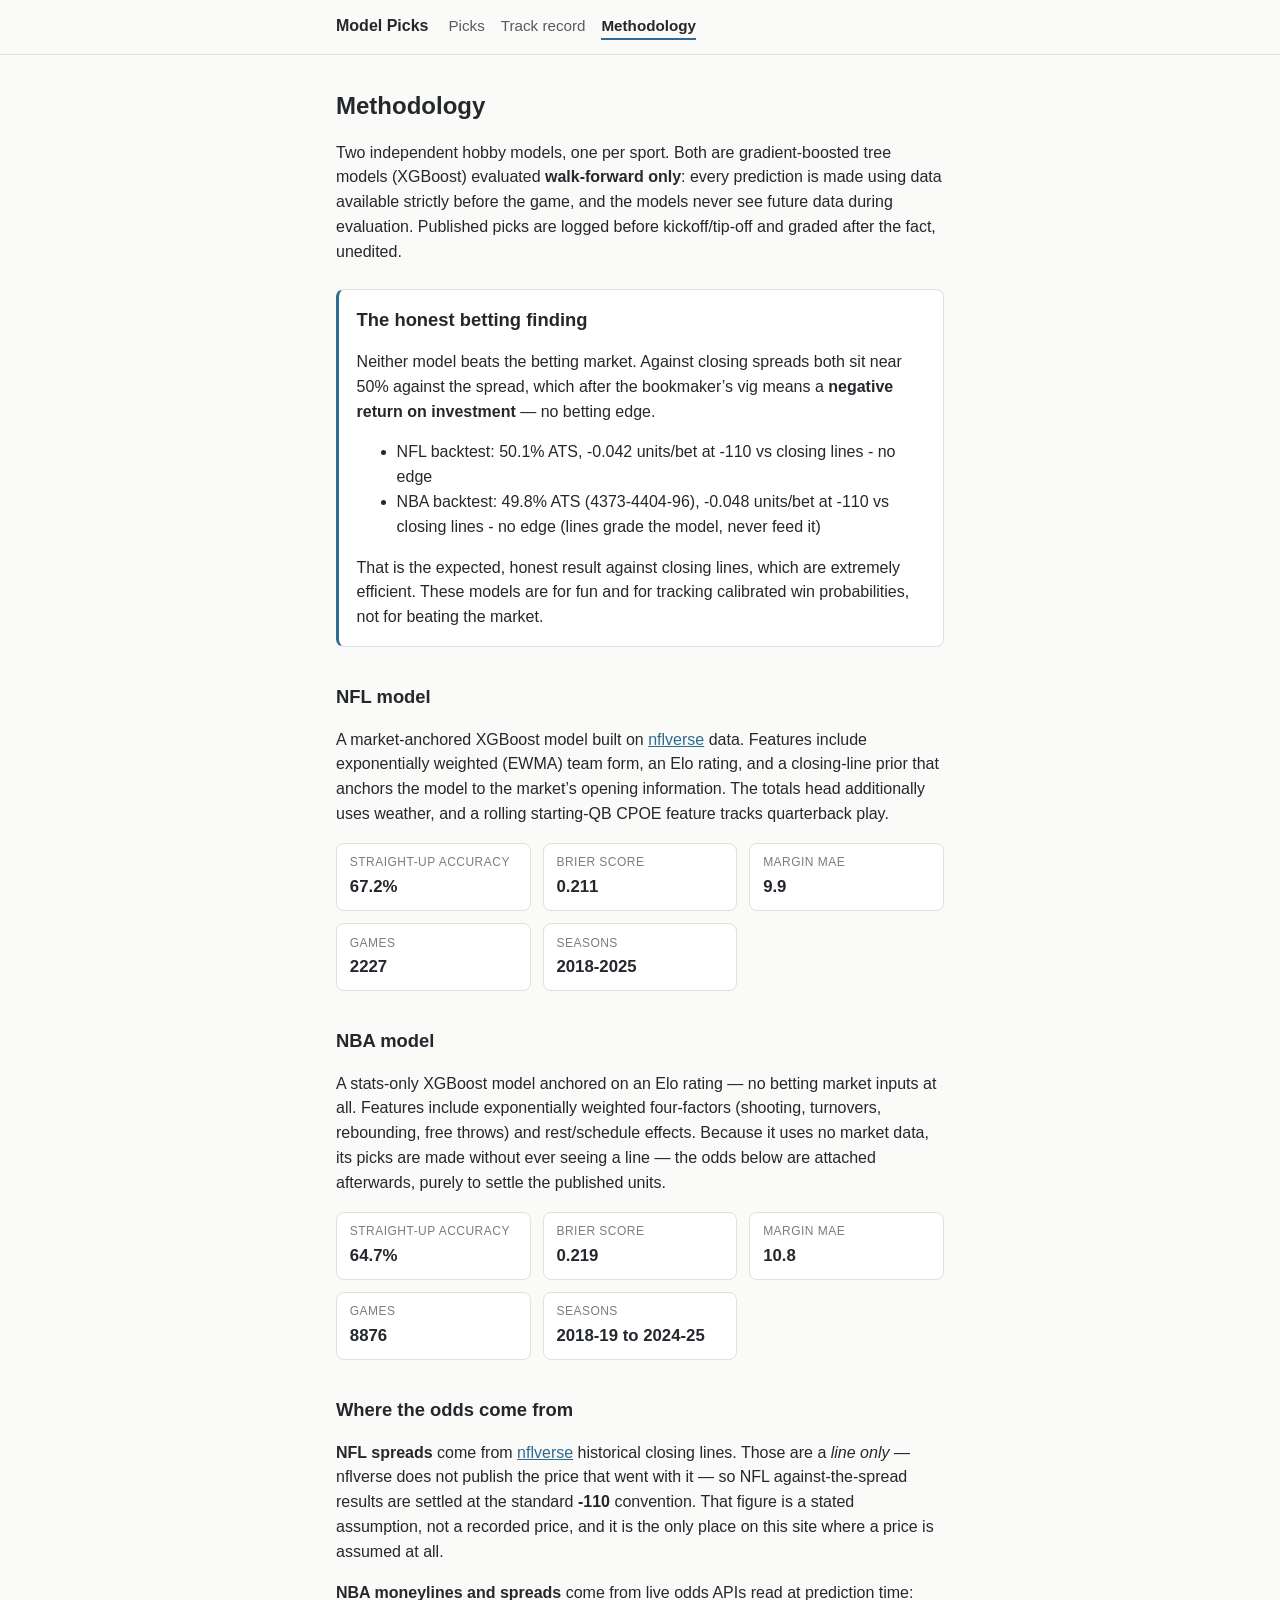
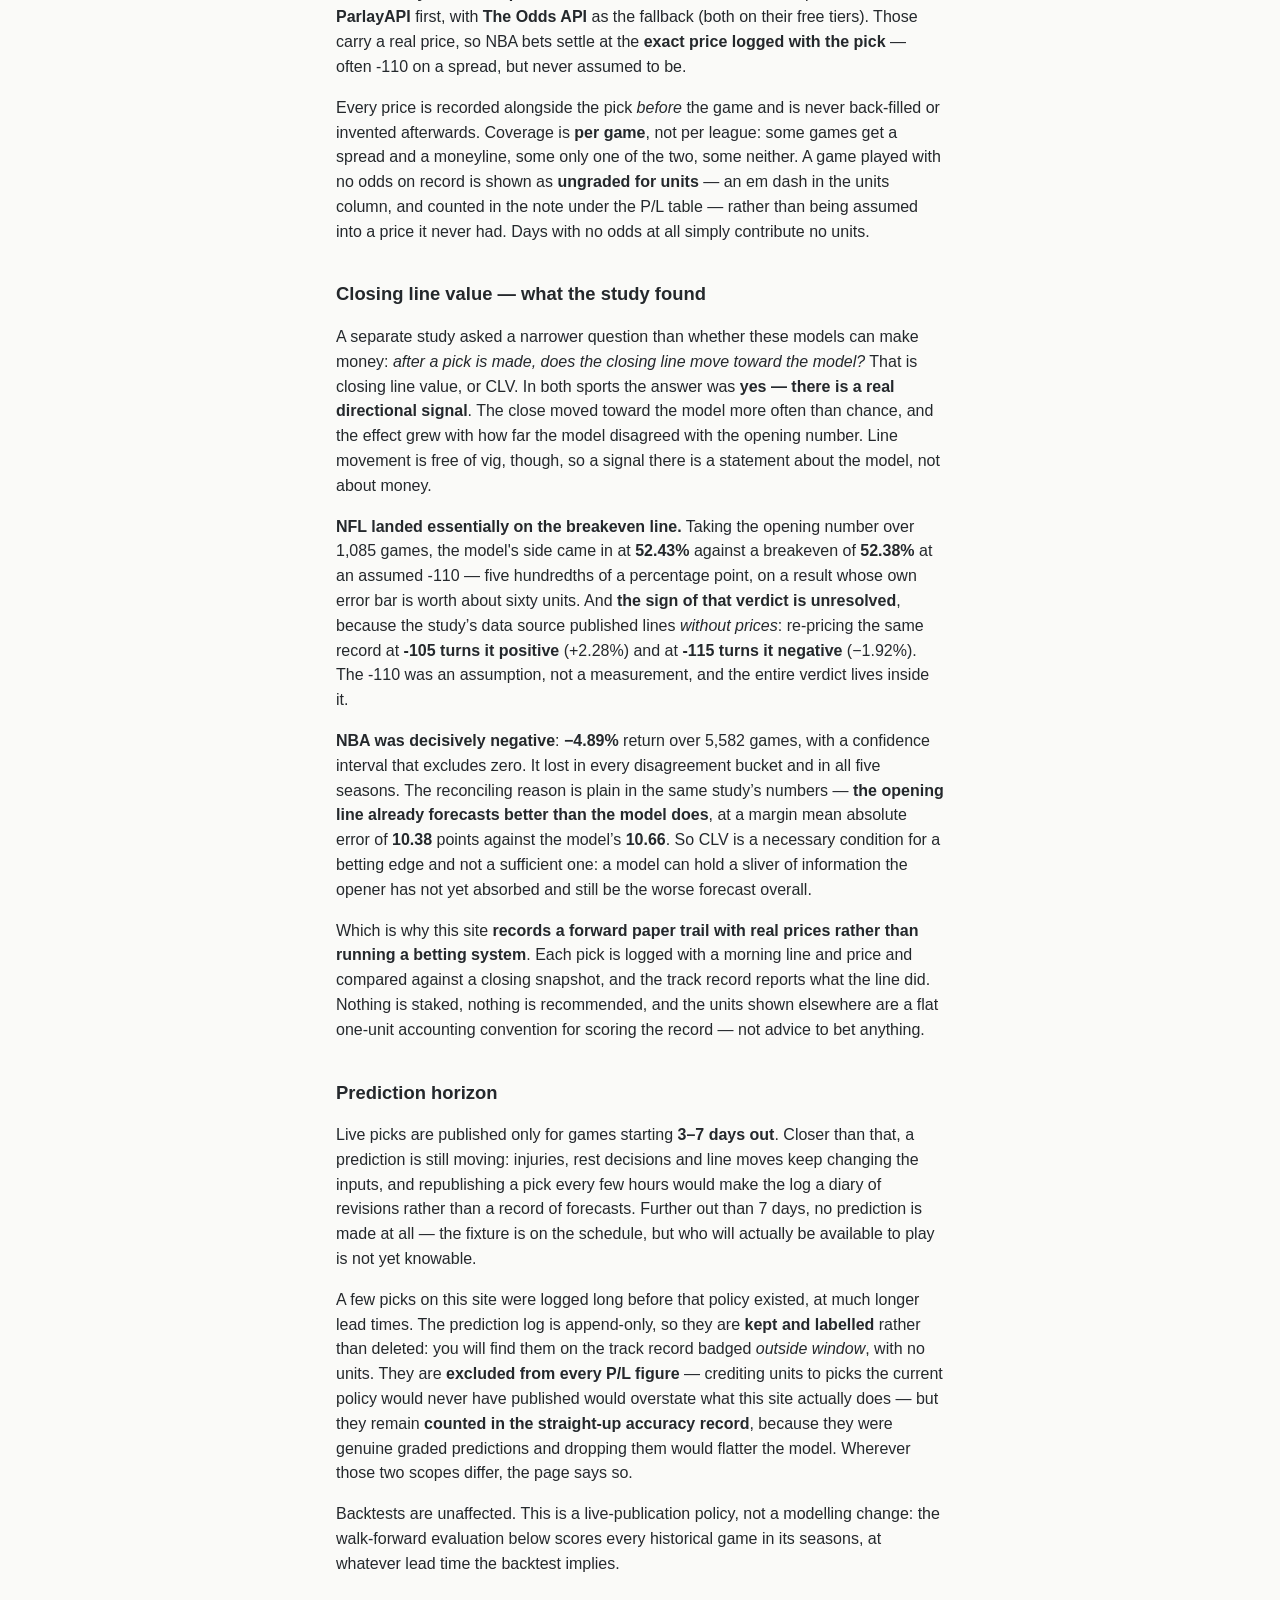
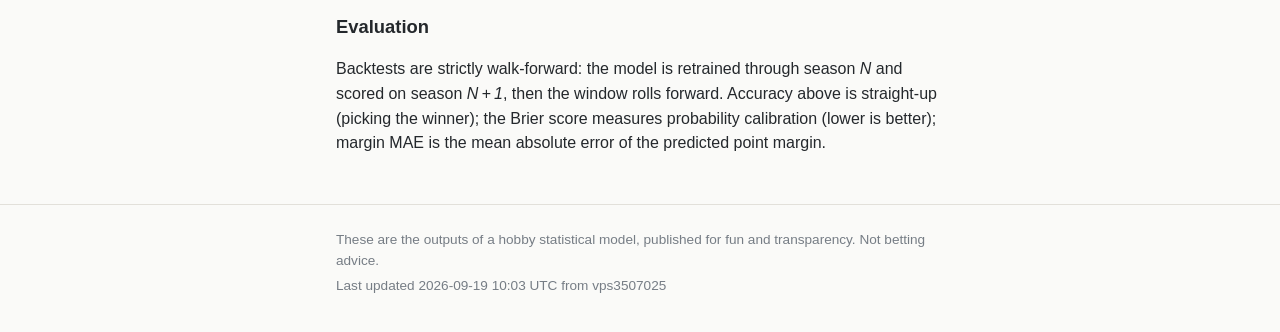
==== docs/methodology.html @ 26136193 "publish: 2026-09-19 10:03 UTC" ====
<!DOCTYPE html>
<html lang="en">
<head>
<meta charset="utf-8">
<meta name="viewport" content="width=device-width, initial-scale=1">
<meta name="color-scheme" content="light dark">
<title>Methodology · Model Picks</title>
<link rel="stylesheet" href="style.css">
</head>
<body>
<header class="site-header">
  <div class="wrap">
    <p class="brand"><a href="index.html">Model Picks</a></p>
    <nav aria-label="Site">
      <a href="index.html">Picks</a>
      <a href="track-record.html">Track record</a>
      <a href="methodology.html" aria-current="page">Methodology</a>
    </nav>
  </div>
</header>
<main class="wrap">
<h1>Methodology</h1>
<p>Two independent hobby models, one per sport. Both are gradient-boosted
tree models (XGBoost) evaluated <strong>walk-forward only</strong>: every
prediction is made using data available strictly before the game, and the
models never see future data during evaluation. Published picks are logged
before kickoff/tip-off and graded after the fact, unedited.</p>

<section class="callout" aria-labelledby="honest-note">
  <h2 id="honest-note">The honest betting finding</h2>
  <p>Neither model beats the betting market. Against closing spreads both sit
  near 50% against the spread, which after the bookmaker&#8217;s vig means a
  <strong>negative return on investment</strong> &#8212; no betting edge.</p>
    <ul>
      <li>NFL backtest: 50.1% ATS, -0.042 units/bet at -110 vs closing lines - no edge</li>
      <li>NBA backtest: 49.8% ATS (4373-4404-96), -0.048 units/bet at -110 vs closing lines - no edge (lines grade the model, never feed it)</li>
    </ul>
  <p>That is the expected, honest result against closing lines, which are
  extremely efficient. These models are for fun and for tracking calibrated
  win probabilities, not for beating the market.</p>
</section>

<section class="sport-section" aria-labelledby="nfl-method">
  <h2 id="nfl-method">NFL model</h2>
  <p>A market-anchored XGBoost model built on
  <a href="https://github.com/nflverse" rel="noopener">nflverse</a> data.
  Features include exponentially weighted (EWMA) team form, an Elo rating,
  and a closing-line prior that anchors the model to the market&#8217;s
  opening information. The totals head additionally uses weather, and a
  rolling starting-QB CPOE feature tracks quarterback play.</p>
  <dl class="stat-grid">
    <div class="stat"><dt>Straight-up accuracy</dt><dd>67.2%</dd></div>
    <div class="stat"><dt>Brier score</dt><dd>0.211</dd></div>
    <div class="stat"><dt>Margin MAE</dt><dd>9.9</dd></div>
    <div class="stat"><dt>Games</dt><dd>2227</dd></div>
    <div class="stat"><dt>Seasons</dt><dd>2018-2025</dd></div>
  </dl>
</section>

<section class="sport-section" aria-labelledby="nba-method">
  <h2 id="nba-method">NBA model</h2>
  <p>A stats-only XGBoost model anchored on an Elo rating &#8212; no betting
  market inputs at all. Features include exponentially weighted four-factors
  (shooting, turnovers, rebounding, free throws) and rest/schedule effects.
  Because it uses no market data, its picks are made without ever seeing a
  line &#8212; the odds below are attached afterwards, purely to settle the
  published units.</p>
  <dl class="stat-grid">
    <div class="stat"><dt>Straight-up accuracy</dt><dd>64.7%</dd></div>
    <div class="stat"><dt>Brier score</dt><dd>0.219</dd></div>
    <div class="stat"><dt>Margin MAE</dt><dd>10.8</dd></div>
    <div class="stat"><dt>Games</dt><dd>8876</dd></div>
    <div class="stat"><dt>Seasons</dt><dd>2018-19 to 2024-25</dd></div>
  </dl>
</section>

<section class="sport-section" aria-labelledby="odds-method">
  <h2 id="odds-method">Where the odds come from</h2>
  <p><strong>NFL spreads</strong> come from
  <a href="https://github.com/nflverse" rel="noopener">nflverse</a> historical
  closing lines. Those are a <em>line only</em> &#8212; nflverse does not
  publish the price that went with it &#8212; so NFL against-the-spread results
  are settled at the standard <strong>-110</strong> convention. That figure is
  a stated assumption, not a recorded price, and it is the only place on this
  site where a price is assumed at all.</p>
  <p><strong>NBA moneylines and spreads</strong> come from live odds APIs read
  at prediction time: <strong>ParlayAPI</strong> first, with
  <strong>The Odds API</strong> as the fallback (both on their free tiers).
  Those carry a real price, so NBA bets settle at the <strong>exact price
  logged with the pick</strong> &#8212; often -110 on a spread, but never
  assumed to be.</p>
  <p>Every price is recorded alongside the pick <em>before</em> the game and is
  never back-filled or invented afterwards. Coverage is <strong>per
  game</strong>, not per league: some games get a spread and a moneyline, some
  only one of the two, some neither. A game played with no odds on record is
  shown as <strong>ungraded for units</strong> &#8212; an em dash in the units
  column, and counted in the note under the P/L table &#8212; rather than being
  assumed into a price it never had. Days with no odds at all simply contribute
  no units.</p>
</section>
<section class="sport-section" aria-labelledby="clv-method">
  <h2 id="clv-method">Closing line value &#8212; what the study found</h2>
  <p>A separate study asked a narrower question than whether these models can
  make money: <em>after a pick is made, does the closing line move toward the
  model?</em> That is closing line value, or CLV. In both sports the answer
  was <strong>yes &#8212; there is a real directional signal</strong>. The
  close moved toward the model more often than chance, and the effect grew
  with how far the model disagreed with the opening number. Line movement is
  free of vig, though, so a signal there is a statement about the model, not
  about money.</p>
  <p><strong>NFL landed essentially on the breakeven line.</strong> Taking the
  opening number over 1,085 games, the model's side came in at
  <strong>52.43%</strong> against a breakeven of <strong>52.38%</strong> at an
  assumed -110 &#8212; five hundredths of a percentage point, on a result whose
  own error bar is worth about sixty units. And <strong>the sign of that
  verdict is unresolved</strong>, because the study&#8217;s data source
  published lines <em>without prices</em>: re-pricing the same record at
  <strong>-105 turns it positive</strong> (+2.28%) and at <strong>-115 turns
  it negative</strong> (&#8722;1.92%). The -110 was an assumption, not a
  measurement, and the entire verdict lives inside it.</p>
  <p><strong>NBA was decisively negative</strong>: <strong>&#8722;4.89%</strong>
  return over 5,582 games, with a confidence interval that excludes zero. It
  lost in every disagreement bucket and in all five seasons. The reconciling
  reason is plain in the same study&#8217;s numbers &#8212; <strong>the opening
  line already forecasts better than the model does</strong>, at a margin mean
  absolute error of <strong>10.38</strong> points against the
  model&#8217;s <strong>10.66</strong>. So CLV is a necessary condition for a
  betting edge and not a sufficient one: a model can hold a sliver of
  information the opener has not yet absorbed and still be the worse forecast
  overall.</p>
  <p>Which is why this site <strong>records a forward paper trail with real
  prices rather than running a betting system</strong>. Each pick is logged
  with a morning line and price and compared against a closing snapshot, and
  the track record reports what the line did. Nothing is staked, nothing is
  recommended, and the units shown elsewhere are a flat one-unit accounting
  convention for scoring the record &#8212; not advice to bet anything.</p>
</section>

<section class="sport-section" aria-labelledby="horizon-method">
  <h2 id="horizon-method">Prediction horizon</h2>
  <p>Live picks are published only for games starting
  <strong>3&#8211;7 days out</strong>. Closer than that, a prediction is
  still moving: injuries, rest decisions and line moves keep changing the
  inputs, and republishing a pick every few hours would make the log a diary
  of revisions rather than a record of forecasts. Further out than
  7 days, no prediction is made at all &#8212; the fixture is on the
  schedule, but who will actually be available to play is not yet knowable.</p>
  <p>A few picks on this site were logged long before that policy existed, at
  much longer lead times. The prediction log is append-only, so they are
  <strong>kept and labelled</strong> rather than deleted: you will find them
  on the track record badged <em>outside window</em>, with no units.
  They are <strong>excluded from every P/L figure</strong> &#8212; crediting
  units to picks the current policy would never have published would overstate
  what this site actually does &#8212; but they remain
  <strong>counted in the straight-up accuracy record</strong>, because they
  were genuine graded predictions and dropping them would flatter the model.
  Wherever those two scopes differ, the page says so.</p>
  <p>Backtests are unaffected. This is a live-publication policy, not a
  modelling change: the walk-forward evaluation below scores every historical
  game in its seasons, at whatever lead time the backtest implies.</p>
</section>

<section class="sport-section" aria-labelledby="eval-method">
  <h2 id="eval-method">Evaluation</h2>
  <p>Backtests are strictly walk-forward: the model is retrained through
  season <em>N</em> and scored on season <em>N&#8201;+&#8201;1</em>, then the
  window rolls forward. Accuracy above is straight-up (picking the winner);
  the Brier score measures probability calibration (lower is better); margin
  MAE is the mean absolute error of the predicted point margin.</p>
</section>
</main>
<footer class="site-footer">
  <div class="wrap">
    <p>These are the outputs of a hobby statistical model, published for fun and transparency. Not betting advice.</p>
    <p class="updated">Last updated 2026-09-19 10:03 UTC from vps3507025</p>
  </div>
</footer>
</body>
</html>
---- docs/style.css ----
/* Model Picks — mobile-first, no JS, system fonts. */

:root {
  color-scheme: light dark;
  --bg: #fafaf8;
  --surface: #ffffff;
  --border: #e2e0da;
  --ink: #24282c;
  --ink-secondary: #565c63;
  --ink-muted: #767d85;
  --accent: #2f6b8f;
  --chart-line: #2f6b8f;
  --chart-line-2: #9a5b16;
  --chart-ref: #9aa0a6;
  --good: #2c6e49;
  --bad: #9e3b3b;
  --badge-strong-bg: #e3ede4;
  --badge-strong-ink: #2c5e3f;
  --badge-lean-bg: #efe8d8;
  --badge-lean-ink: #6b5620;
  --badge-tossup-bg: #e8e8ea;
  --badge-tossup-ink: #555a61;
}

@media (prefers-color-scheme: dark) {
  :root {
    --bg: #16181c;
    --surface: #1e2126;
    --border: #33373d;
    --ink: #e6e4df;
    --ink-secondary: #aeb4bb;
    --ink-muted: #8b9199;
    --accent: #7fb0d1;
    --chart-line: #7fb0d1;
    --chart-line-2: #e0a45f;
    --chart-ref: #6c7278;
    --good: #7fc79a;
    --bad: #e09090;
    --badge-strong-bg: #24352a;
    --badge-strong-ink: #a4cdb1;
    --badge-lean-bg: #38321f;
    --badge-lean-ink: #d3bd7f;
    --badge-tossup-bg: #2a2d32;
    --badge-tossup-ink: #aab0b7;
  }
}

* {
  box-sizing: border-box;
}

body {
  margin: 0;
  background: var(--bg);
  color: var(--ink);
  font-family: -apple-system, BlinkMacSystemFont, "Segoe UI", Roboto,
    "Helvetica Neue", Arial, sans-serif;
  line-height: 1.55;
  font-size: 1rem;
  -webkit-text-size-adjust: 100%;
}

.wrap {
  max-width: 40rem;
  margin: 0 auto;
  padding: 0 1rem;
}

a {
  color: var(--accent);
}

h1 {
  font-size: 1.5rem;
  margin: 2rem 0 1rem;
}

h2 {
  font-size: 1.15rem;
  margin: 2.25rem 0 0.75rem;
}

h3 {
  font-size: 1rem;
  margin: 0;
}

/* Header */

.site-header {
  border-bottom: 1px solid var(--border);
  padding: 0.9rem 0;
}

.site-header .wrap {
  display: flex;
  flex-wrap: wrap;
  align-items: baseline;
  gap: 0.5rem 1.25rem;
}

.brand {
  margin: 0;
  font-weight: 700;
}

.brand a {
  color: var(--ink);
  text-decoration: none;
}

.site-header nav {
  display: flex;
  gap: 1rem;
}

.site-header nav a {
  color: var(--ink-secondary);
  text-decoration: none;
  font-size: 0.95rem;
}

.site-header nav a[aria-current="page"] {
  color: var(--ink);
  font-weight: 600;
  border-bottom: 2px solid var(--accent);
}

/* Cards */

.card {
  background: var(--surface);
  border: 1px solid var(--border);
  border-radius: 8px;
  padding: 1rem 1.1rem;
  margin: 0.75rem 0;
}

.empty-card p {
  margin: 0;
  color: var(--ink-secondary);
}

.game-top {
  display: flex;
  justify-content: space-between;
  align-items: baseline;
  gap: 0.75rem;
}

.game-card p {
  margin: 0.3rem 0 0;
}

.game-when {
  color: var(--ink-secondary);
  font-size: 0.9rem;
}

.pick-line .prob {
  color: var(--ink-secondary);
  font-size: 0.9rem;
}

.proj,
.lines {
  color: var(--ink-secondary);
  font-size: 0.9rem;
}

.logged {
  color: var(--ink-muted);
  font-size: 0.8rem;
}

/* Tier badges */

.badge {
  display: inline-block;
  padding: 0.1rem 0.55rem;
  border-radius: 999px;
  font-size: 0.75rem;
  font-weight: 600;
  white-space: nowrap;
}

.badge-strong {
  background: var(--badge-strong-bg);
  color: var(--badge-strong-ink);
}

.badge-lean {
  background: var(--badge-lean-bg);
  color: var(--badge-lean-ink);
}

.badge-tossup {
  background: var(--badge-tossup-bg);
  color: var(--badge-tossup-ink);
}

/* Predicted outside the horizon policy: a quiet, outlined badge. It marks a
   scope, not a bad result, so it never borrows the win/loss colours. */
.badge-policy {
  background: transparent;
  border: 1px solid var(--border);
  color: var(--ink-muted);
  font-size: 0.68rem;
  font-weight: 600;
  letter-spacing: 0.01em;
  cursor: help;
  vertical-align: 0.05em;
}

/* Stat grid */

.stat-grid {
  display: grid;
  grid-template-columns: repeat(auto-fit, minmax(9rem, 1fr));
  gap: 0.75rem;
  margin: 0.75rem 0 1.25rem;
  padding: 0;
}

.stat {
  background: var(--surface);
  border: 1px solid var(--border);
  border-radius: 8px;
  padding: 0.6rem 0.8rem;
}

.stat dt {
  font-size: 0.75rem;
  text-transform: uppercase;
  letter-spacing: 0.04em;
  color: var(--ink-muted);
}

.stat dd {
  margin: 0.15rem 0 0;
  font-size: 1.05rem;
  font-weight: 600;
}

/* Chart */

.chart {
  margin: 1.25rem 0;
}

.chart svg {
  width: 100%;
  height: auto;
  display: block;
}

.chart-line {
  fill: none;
  stroke: var(--chart-line);
  stroke-width: 2;
  stroke-linejoin: round;
  stroke-linecap: round;
}

.chart-dot {
  fill: var(--chart-line);
}

.chart-line-2 {
  fill: none;
  stroke: var(--chart-line-2);
  stroke-width: 2;
  stroke-linejoin: round;
  stroke-linecap: round;
  stroke-dasharray: 6 3;
}

.chart-dot-2 {
  fill: var(--chart-line-2);
}

.chart-ref {
  stroke: var(--chart-ref);
  stroke-width: 1;
  stroke-dasharray: 4 4;
}

.chart-legend {
  display: flex;
  flex-wrap: wrap;
  gap: 0.25rem 1rem;
  list-style: none;
  margin: 0.4rem 0 0;
  padding: 0;
  font-size: 0.8rem;
  color: var(--ink-secondary);
}

.chart-legend .swatch {
  display: inline-block;
  width: 0.85rem;
  height: 0.2rem;
  border-radius: 2px;
  margin-right: 0.35rem;
  vertical-align: middle;
  background: var(--chart-line);
}

.chart-legend .swatch-2 {
  background: var(--chart-line-2);
}

.chart-grid {
  stroke: var(--border);
  stroke-width: 1;
}

.chart-label {
  fill: var(--ink-muted);
  font-size: 12px;
  font-family: inherit;
}

.chart figcaption {
  color: var(--ink-muted);
  font-size: 0.8rem;
  margin-top: 0.35rem;
}

/* Tables */

.table-scroll {
  overflow-x: auto;
  margin: 1rem 0;
  border: 1px solid var(--border);
  border-radius: 8px;
}

table.history {
  border-collapse: collapse;
  width: 100%;
  font-size: 0.85rem;
  background: var(--surface);
}

table.history th,
table.history td {
  text-align: left;
  padding: 0.45rem 0.7rem;
  border-bottom: 1px solid var(--border);
  white-space: nowrap;
}

table.history tbody tr:last-child td {
  border-bottom: none;
}

table.history th {
  font-size: 0.72rem;
  text-transform: uppercase;
  letter-spacing: 0.04em;
  color: var(--ink-muted);
  font-weight: 600;
}

.result-win {
  color: var(--good);
  font-weight: 700;
}

.result-loss {
  color: var(--bad);
  font-weight: 700;
}

/* P/L dashboard */

.dashboard {
  margin: 1.25rem 0 2rem;
}

.dashboard h2 {
  margin: 0 0 0.5rem;
}

table.pl-table {
  border-collapse: collapse;
  width: 100%;
  font-size: 0.85rem;
  background: var(--surface);
}

table.pl-table th,
table.pl-table td {
  text-align: right;
  padding: 0.45rem 0.7rem;
  border-bottom: 1px solid var(--border);
  white-space: nowrap;
}

table.pl-table thead th,
table.pl-table tbody th {
  text-align: left;
}

table.pl-table tbody tr:last-child th,
table.pl-table tbody tr:last-child td {
  border-bottom: none;
}

table.pl-table thead th {
  font-size: 0.72rem;
  text-transform: uppercase;
  letter-spacing: 0.04em;
  color: var(--ink-muted);
  font-weight: 600;
}

table.pl-table thead th:not(:first-child) {
  text-align: right;
}

table.pl-table tbody th {
  font-weight: 600;
  color: var(--ink-secondary);
}

.pl-units {
  font-weight: 700;
  font-variant-numeric: tabular-nums;
}

.pl-pos {
  color: var(--good);
}

.pl-neg {
  color: var(--bad);
}

.pl-flat {
  color: var(--ink-secondary);
}

.pl-rec {
  display: block;
  font-size: 0.72rem;
  color: var(--ink-muted);
  font-variant-numeric: tabular-nums;
}

.pl-rec-only {
  font-size: 0.85rem;
  color: var(--ink-secondary);
  font-weight: 600;
}

.pl-note {
  margin: 0.5rem 0 0;
  font-size: 0.8rem;
  color: var(--ink-muted);
}

/* The horizon-policy explainer under the picks heading. */
.policy-note {
  margin: -0.25rem 0 1.25rem;
  max-width: 46rem;
  color: var(--ink-secondary);
  font-size: 0.9rem;
}

/* A row kept for honesty but outside the P/L scope: legible, never hidden,
   just visibly quieter than the rows that count. */
table.history tr.row-out-of-policy td {
  color: var(--ink-secondary);
}

/* A game with no odds on record: an em dash, deliberately quiet, and never
   coloured like a settled result. */
table.history td.units-na {
  color: var(--ink-muted);
  cursor: help;
}

table.history td.pl-cell {
  text-align: right;
  font-variant-numeric: tabular-nums;
}

.stat-sub {
  display: block;
  font-size: 0.72rem;
  font-weight: 400;
  color: var(--ink-muted);
}

/* Closing line value.

   CLV is a paper trail, not money, so nothing here borrows the win/loss
   palette: a line that moved your way is information. Direction is carried
   by the printed sign instead, and every colour is a theme variable so the
   block is as legible in dark mode as the tables above it. */

.clv {
  margin: 0.5rem 0 1.5rem;
}

.clv h3 {
  font-size: 1rem;
  margin: 0 0 0.2rem;
}

.clv-note {
  margin: 0 0 0.6rem;
  font-size: 0.85rem;
  color: var(--ink-secondary);
}

.clv-empty {
  margin: 0;
  font-size: 0.9rem;
  color: var(--ink-secondary);
}

.clv-grid {
  margin: 0 0 0.75rem;
}

.clv-grid dd {
  font-variant-numeric: tabular-nums;
}

table.clv-table {
  border-collapse: collapse;
  width: 100%;
  font-size: 0.85rem;
  background: var(--surface);
}

table.clv-table th,
table.clv-table td {
  text-align: right;
  padding: 0.45rem 0.7rem;
  border-bottom: 1px solid var(--border);
  white-space: nowrap;
  font-variant-numeric: tabular-nums;
}

table.clv-table thead th,
table.clv-table tbody th {
  text-align: left;
}

table.clv-table thead th {
  font-size: 0.72rem;
  text-transform: uppercase;
  letter-spacing: 0.04em;
  color: var(--ink-muted);
  font-weight: 600;
}

table.clv-table thead th:not(:first-child) {
  text-align: right;
}

table.clv-table tbody th {
  font-weight: 600;
  color: var(--ink-secondary);
}

table.clv-table tbody tr:last-child th,
table.clv-table tbody tr:last-child td {
  border-bottom: none;
}

/* The large-disagreement slice: called out because it is the open question,
   not because it is a recommendation. */
.clv-large {
  margin: 0.75rem 0 0;
  padding: 0.5rem 0.75rem;
  border-left: 3px solid var(--border);
  font-size: 0.85rem;
  color: var(--ink-secondary);
}

.clv-large-why {
  display: block;
  color: var(--ink-muted);
}

.clv-ungraded {
  margin-top: 0.6rem;
}

.clv-move {
  font-weight: 600;
  font-variant-numeric: tabular-nums;
  color: var(--ink);
}

.clv-book {
  display: block;
  font-size: 0.72rem;
  color: var(--ink-muted);
}

/* A game with only one snapshot: an em dash, same treatment as a game with
   no odds, and never a 0.00 that would read as "the line held". */
table.history td.clv-na {
  color: var(--ink-muted);
  cursor: help;
}

table.history td.clv-cell {
  text-align: right;
  cursor: help;
}

/* Revision disclosures */

td.matchup-cell {
  white-space: normal;
}

.rev-details {
  margin-top: 0.2rem;
  font-size: 0.78rem;
}

.rev-details summary {
  color: var(--ink-muted);
  cursor: pointer;
}

.rev-list {
  margin: 0.35rem 0 0.2rem;
  padding-left: 1.1rem;
  color: var(--ink-secondary);
}

.rev-list li {
  margin: 0.2rem 0;
}

.rev-when {
  color: var(--ink-muted);
  font-variant-numeric: tabular-nums;
}

.rev-kind {
  font-weight: 600;
}

.rev-flag {
  display: inline-block;
  color: var(--bad);
  font-weight: 600;
}

.rev-late {
  opacity: 0.85;
}

/* Callout */

.callout {
  background: var(--surface);
  border: 1px solid var(--border);
  border-left: 3px solid var(--accent);
  border-radius: 8px;
  padding: 1rem 1.1rem;
  margin: 1.5rem 0;
}

.callout h2 {
  margin-top: 0;
}

.callout :last-child {
  margin-bottom: 0;
}

/* Footer */

.site-footer {
  border-top: 1px solid var(--border);
  margin-top: 3rem;
  padding: 1.25rem 0 2rem;
  color: var(--ink-muted);
  font-size: 0.85rem;
}

.site-footer p {
  margin: 0.25rem 0;
}

/* Utilities */

.visually-hidden {
  position: absolute;
  width: 1px;
  height: 1px;
  overflow: hidden;
  clip: rect(0 0 0 0);
  white-space: nowrap;
}

main {
  min-height: 60vh;
}
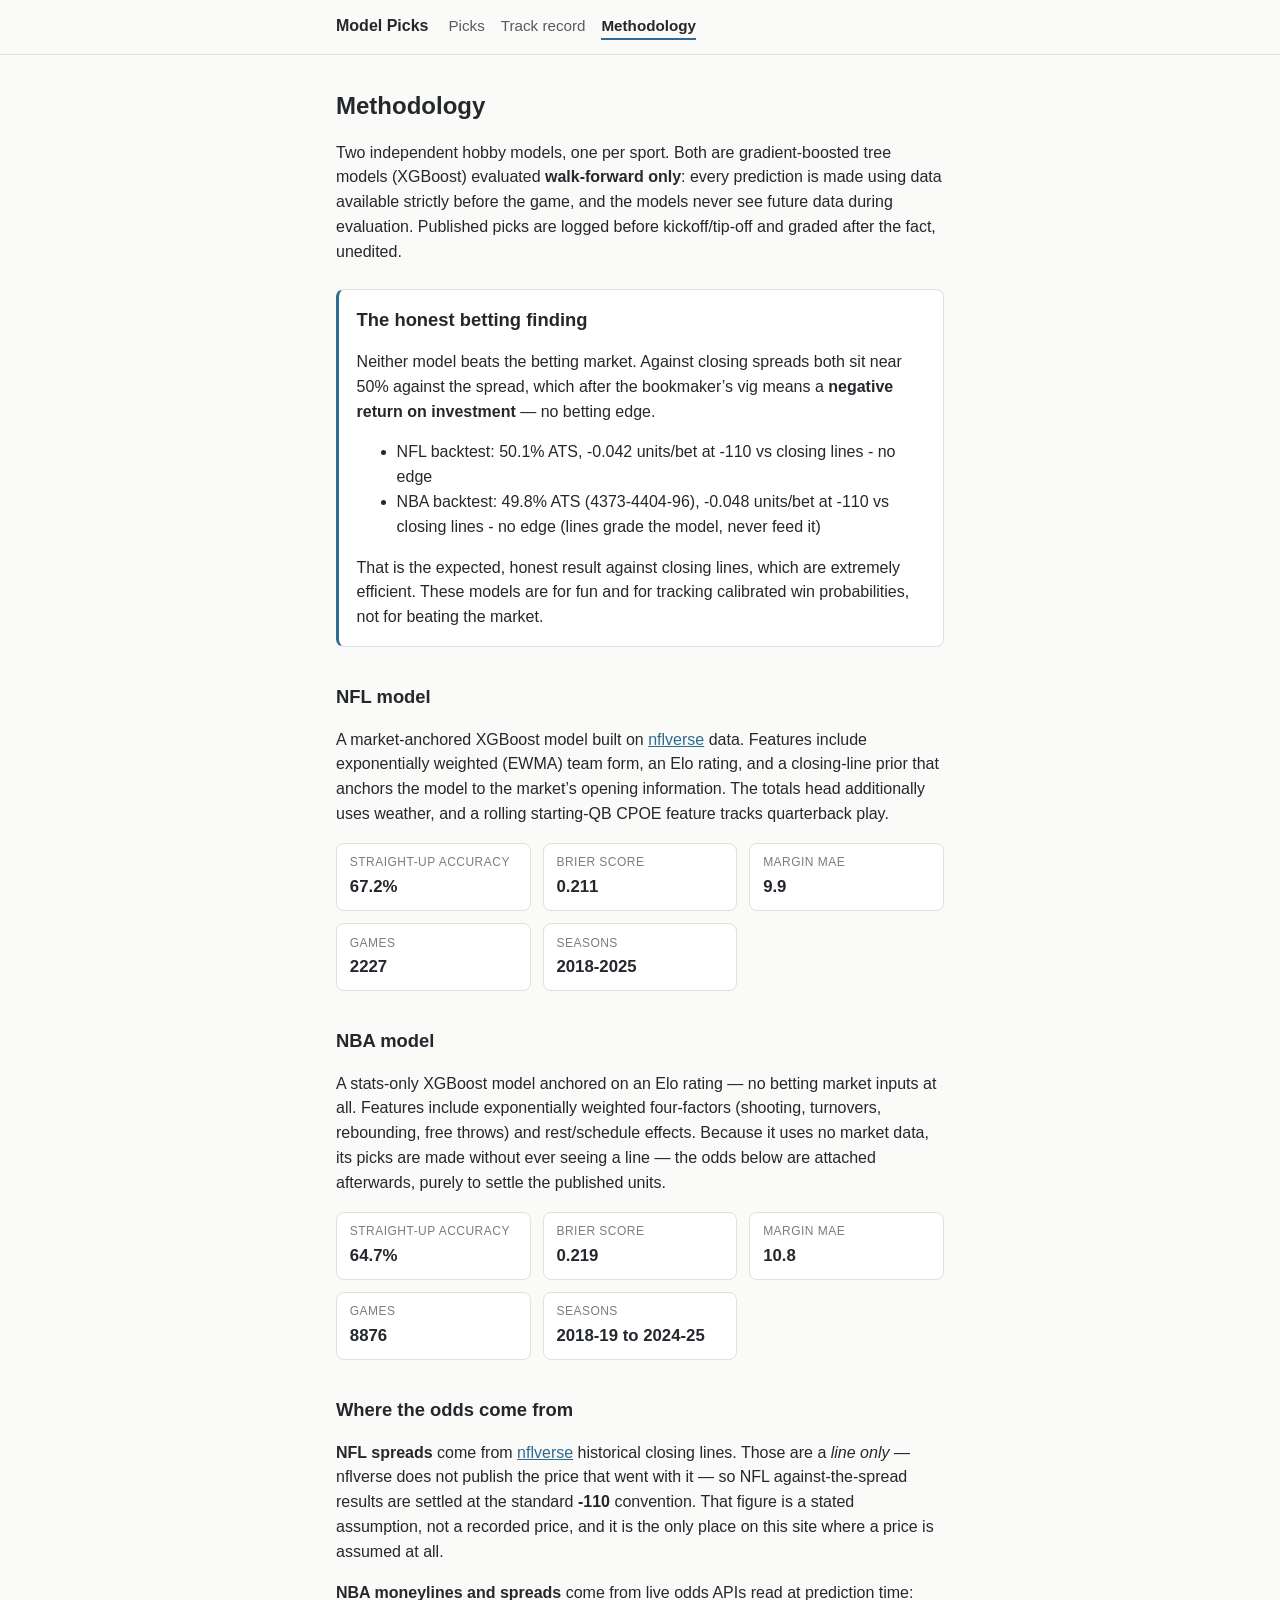
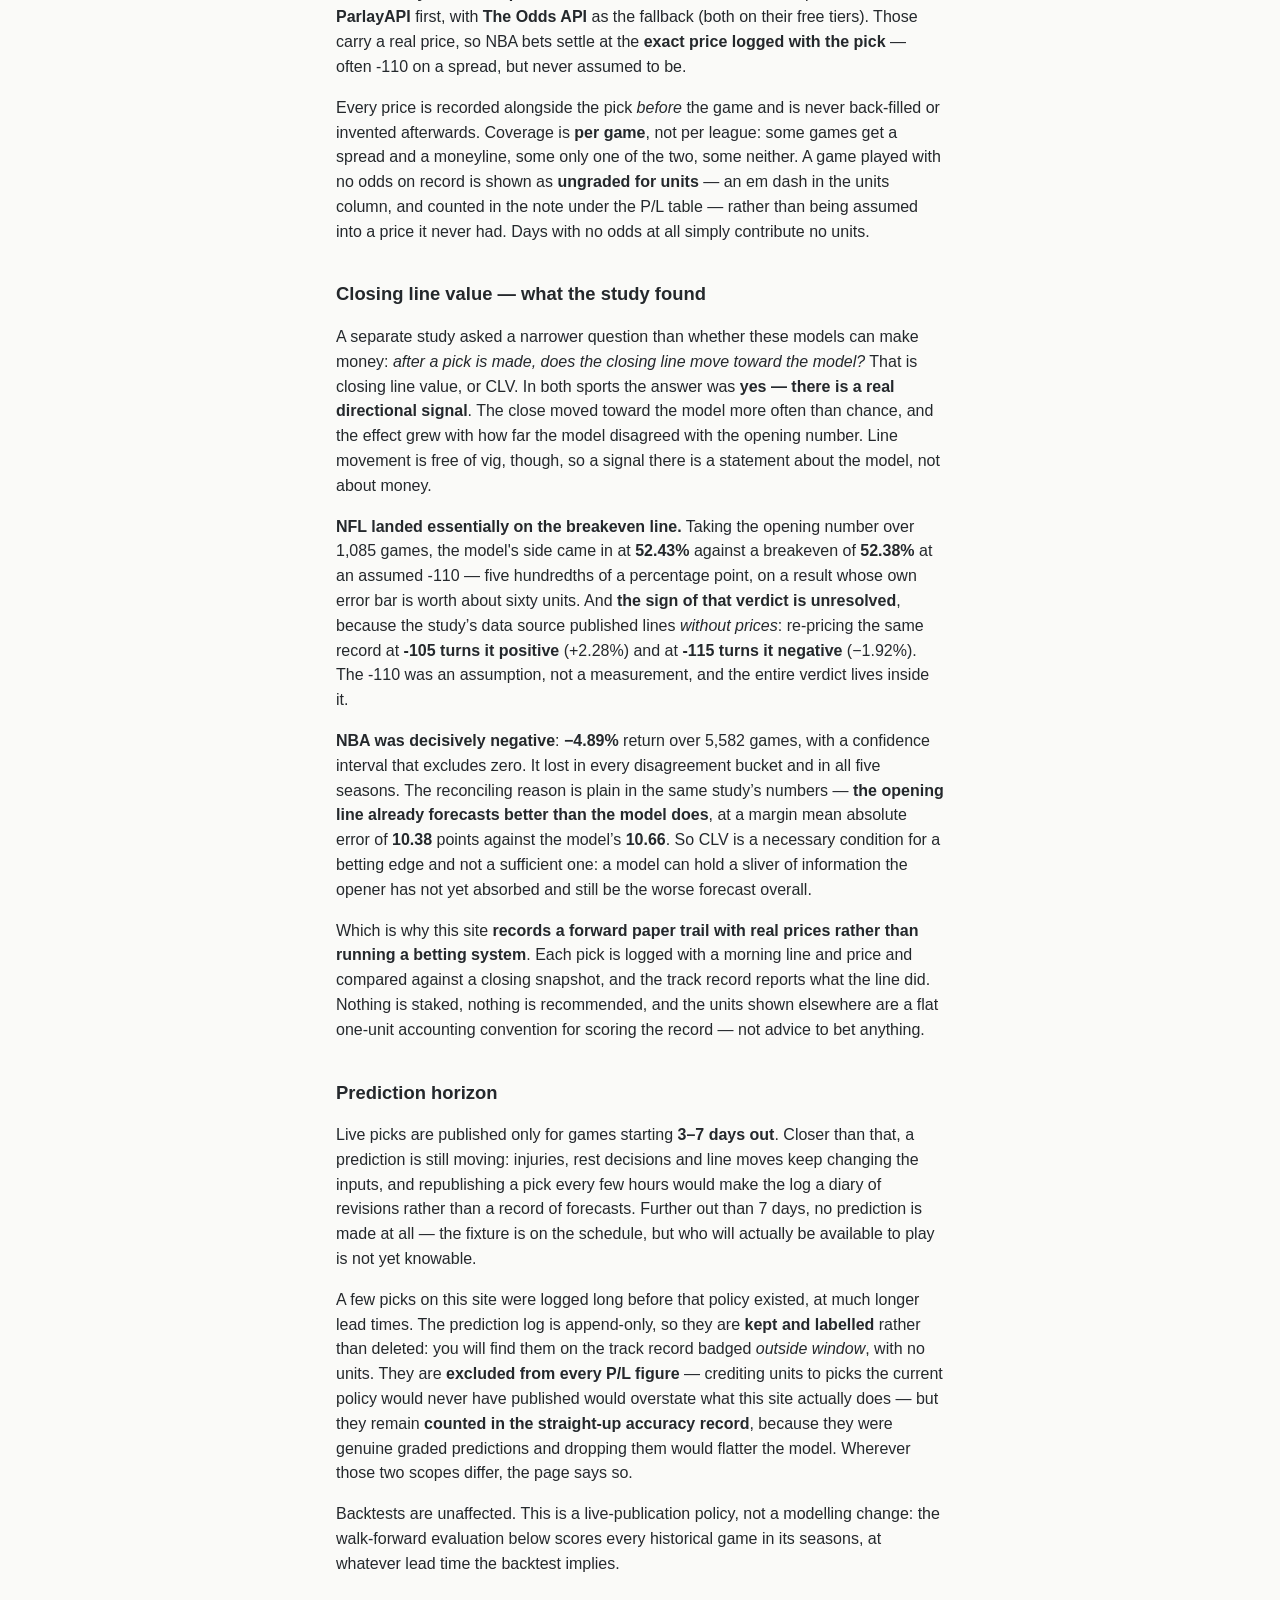
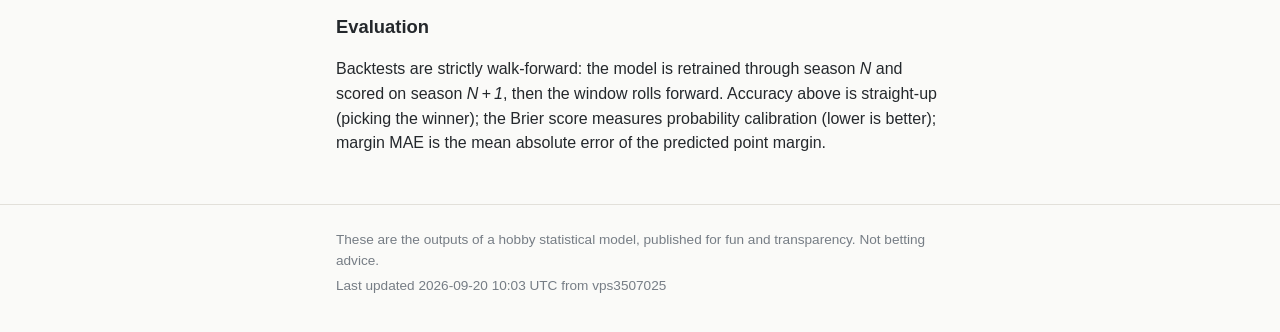
==== commit fd798a73: "publish: 2026-09-20 10:03 UTC" ====
--- a/docs/methodology.html
+++ b/docs/methodology.html
@@ -172,7 +172,7 @@
 <footer class="site-footer">
   <div class="wrap">
     <p>These are the outputs of a hobby statistical model, published for fun and transparency. Not betting advice.</p>
-    <p class="updated">Last updated 2026-09-19 10:03 UTC from vps3507025</p>
+    <p class="updated">Last updated 2026-09-20 10:03 UTC from vps3507025</p>
   </div>
 </footer>
 </body>
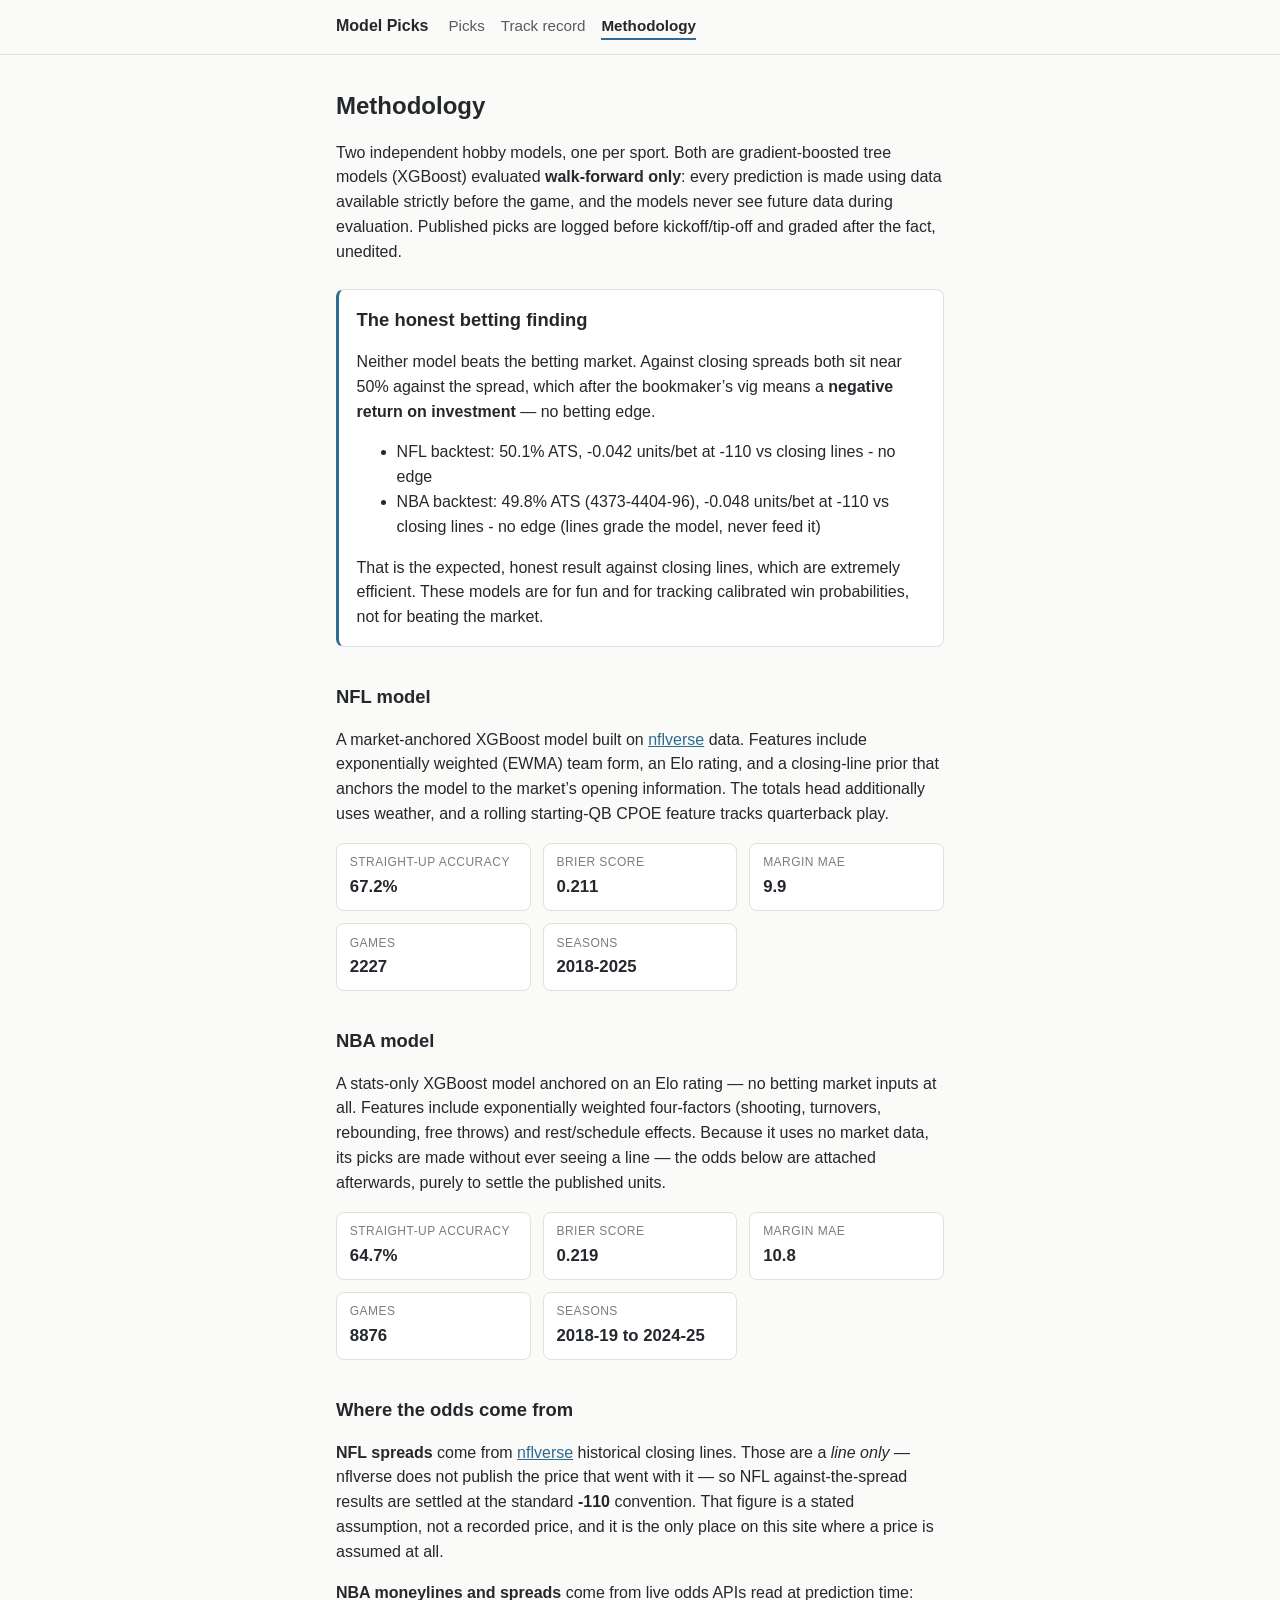
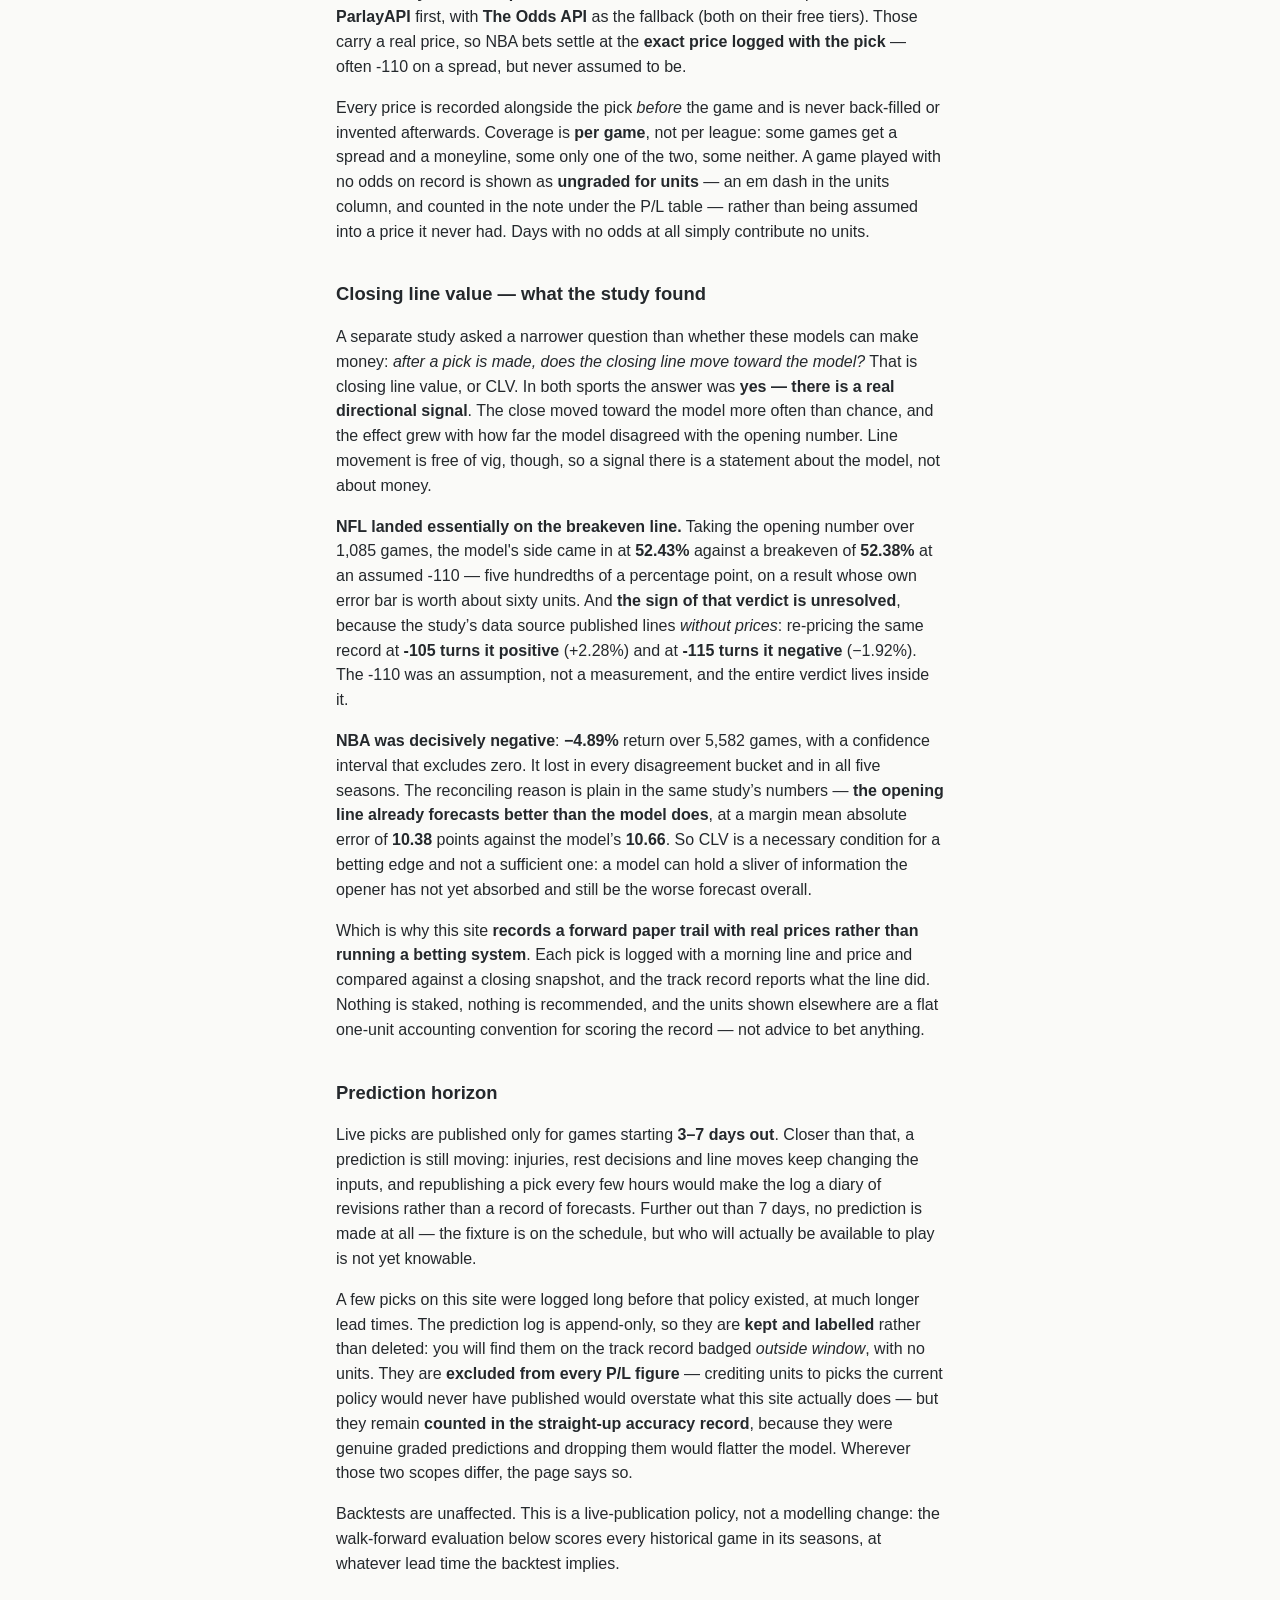
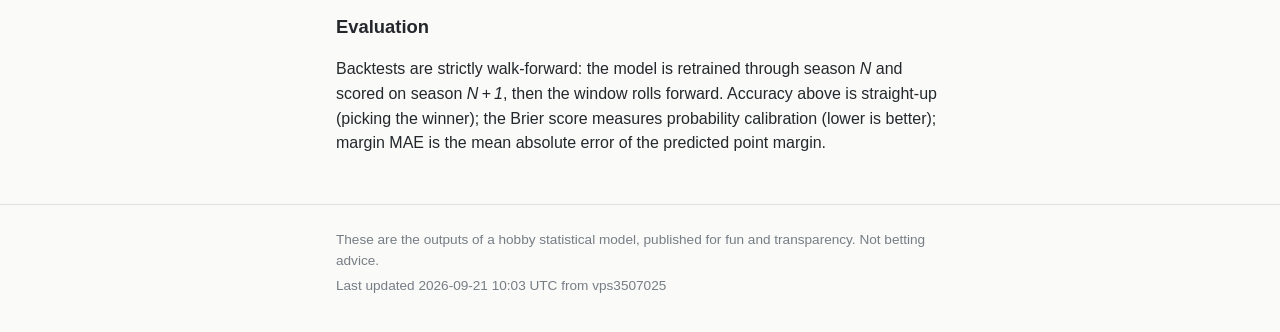
==== commit ec4e00b3: "publish: 2026-09-21 10:03 UTC" ====
--- a/docs/methodology.html
+++ b/docs/methodology.html
@@ -172,7 +172,7 @@
 <footer class="site-footer">
   <div class="wrap">
     <p>These are the outputs of a hobby statistical model, published for fun and transparency. Not betting advice.</p>
-    <p class="updated">Last updated 2026-09-20 10:03 UTC from vps3507025</p>
+    <p class="updated">Last updated 2026-09-21 10:03 UTC from vps3507025</p>
   </div>
 </footer>
 </body>
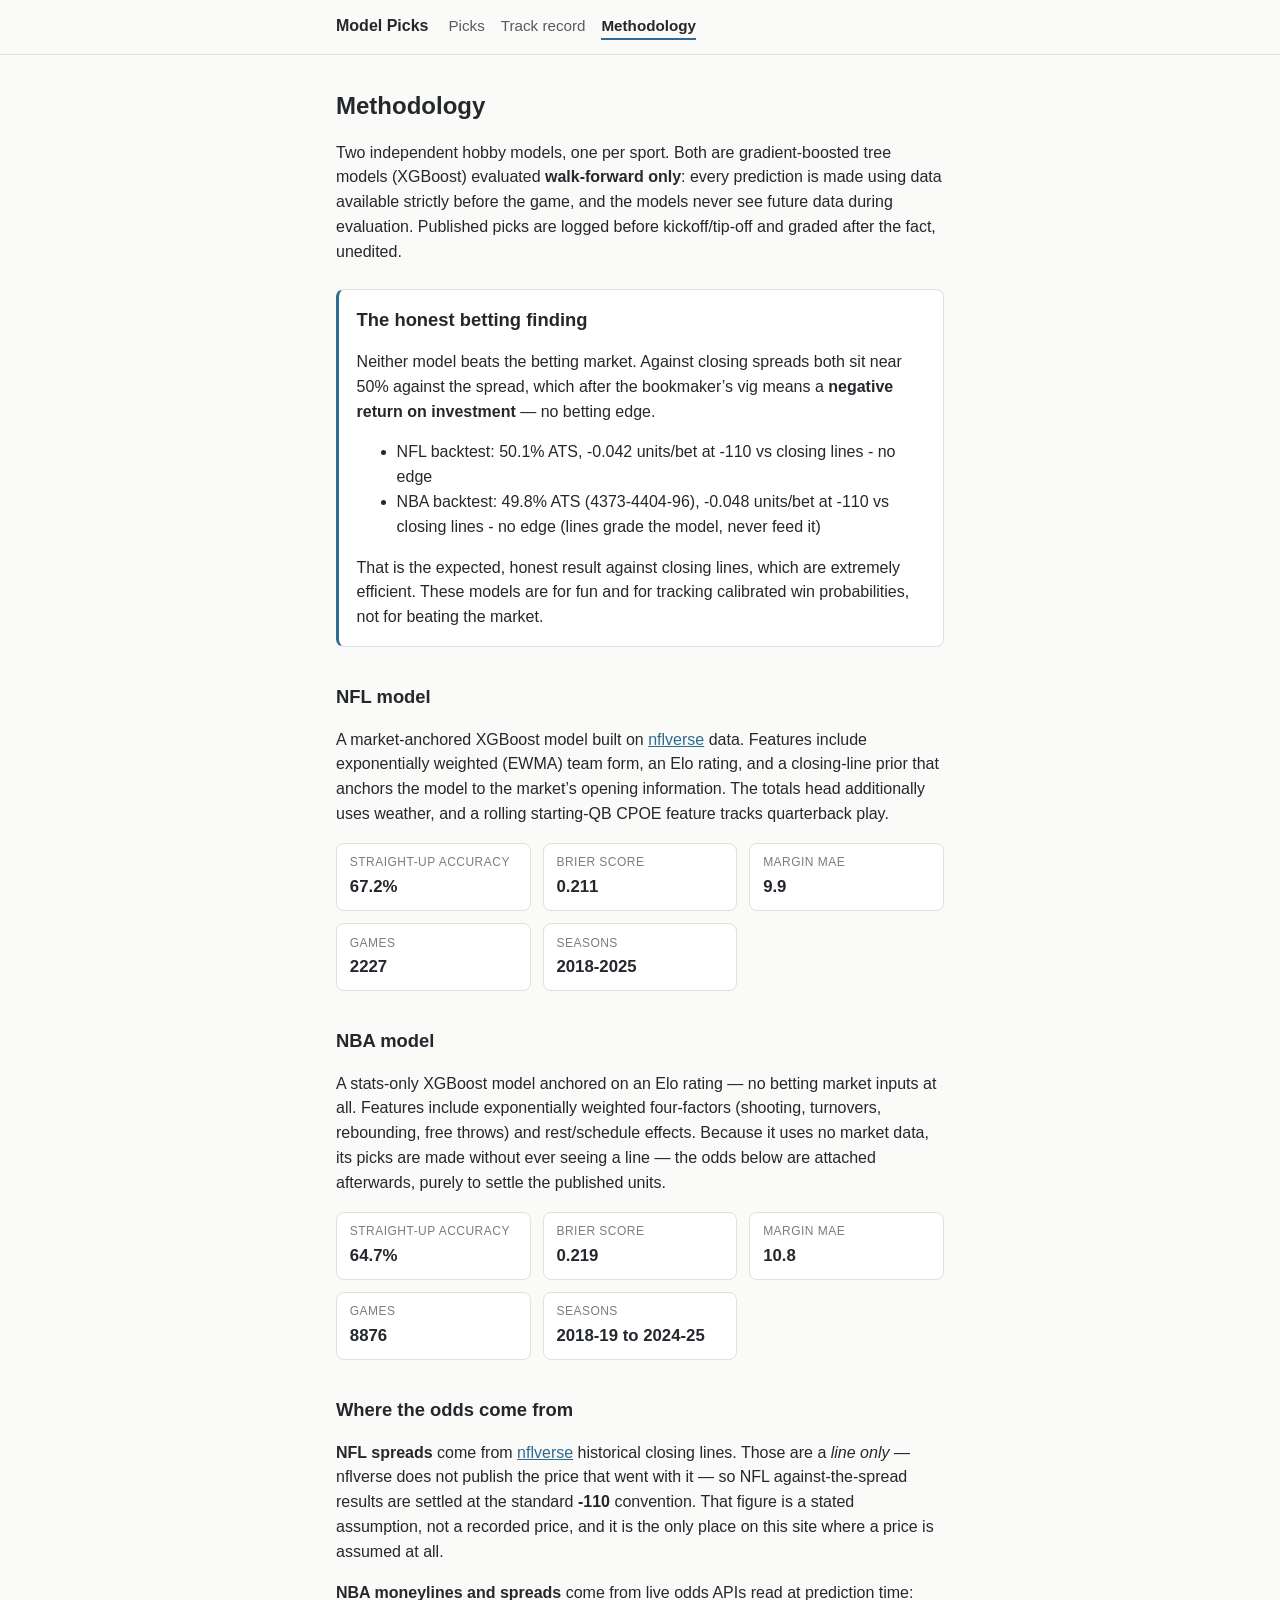
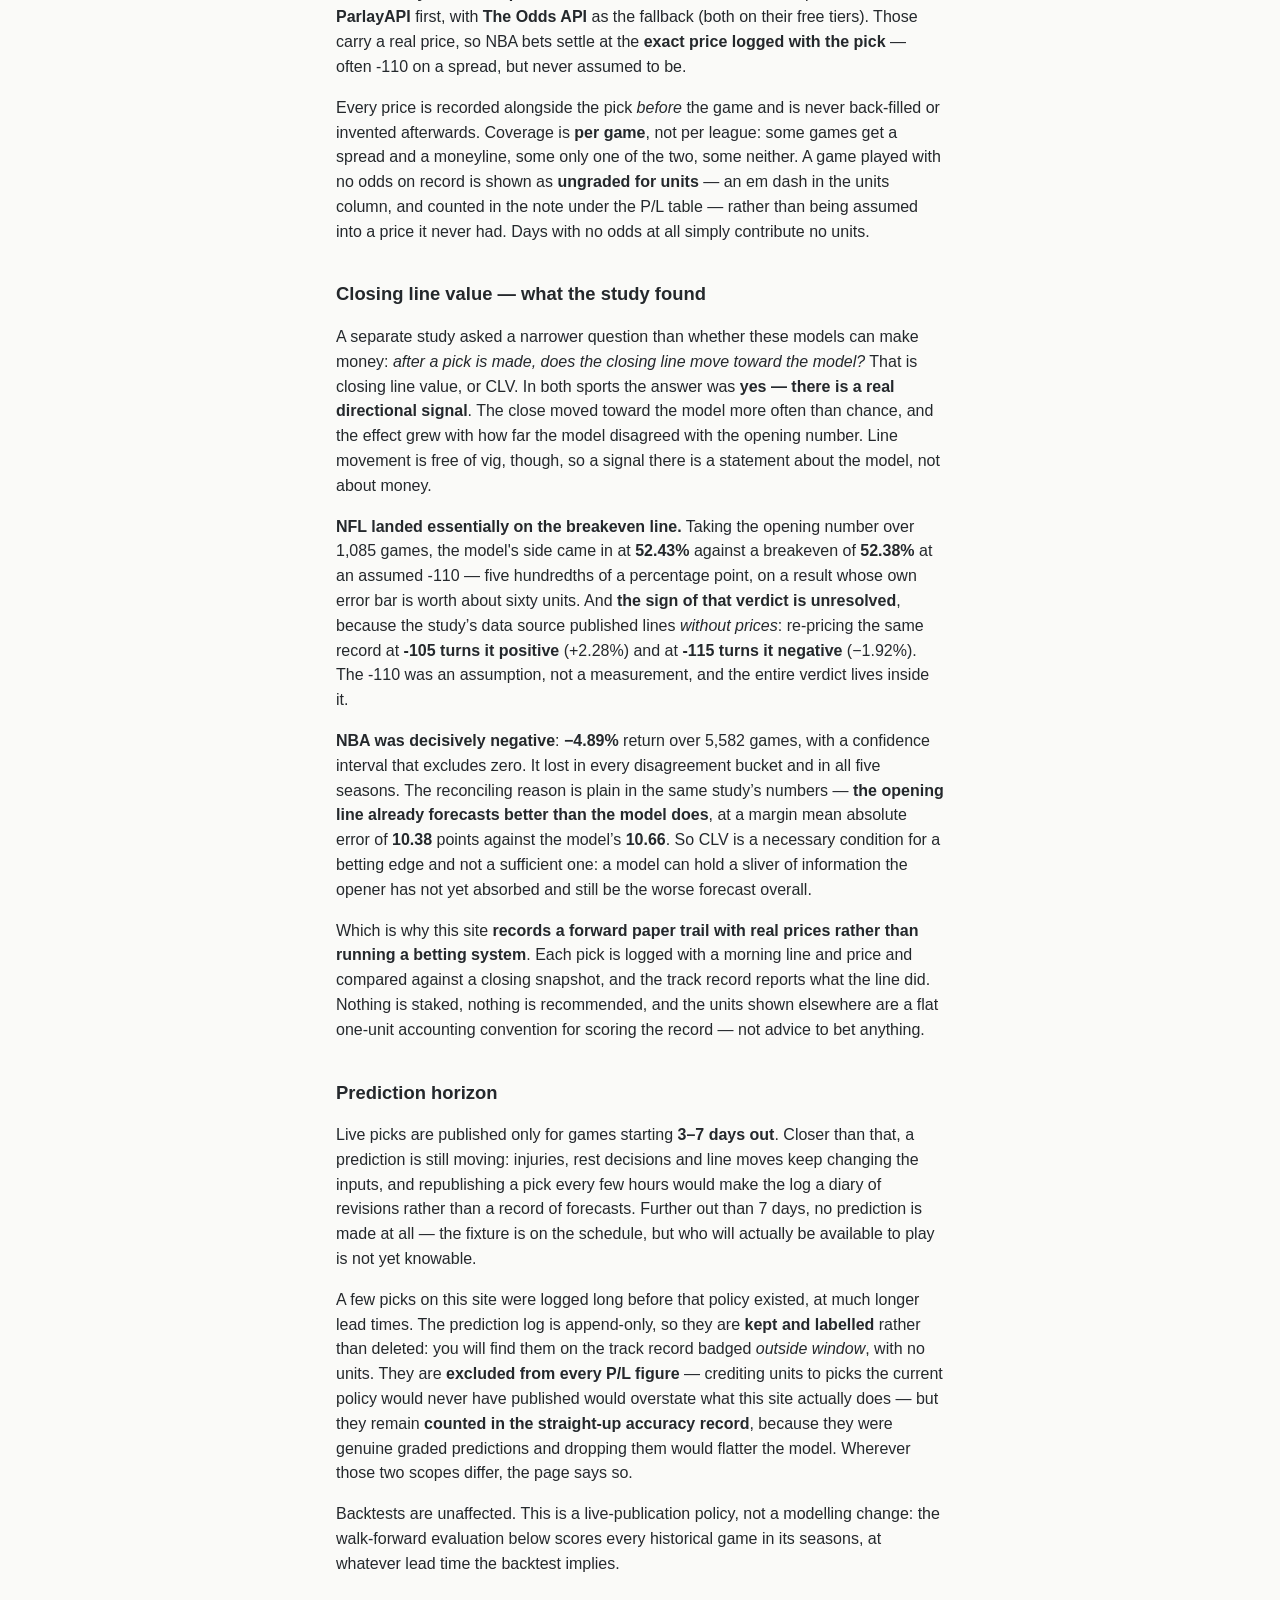
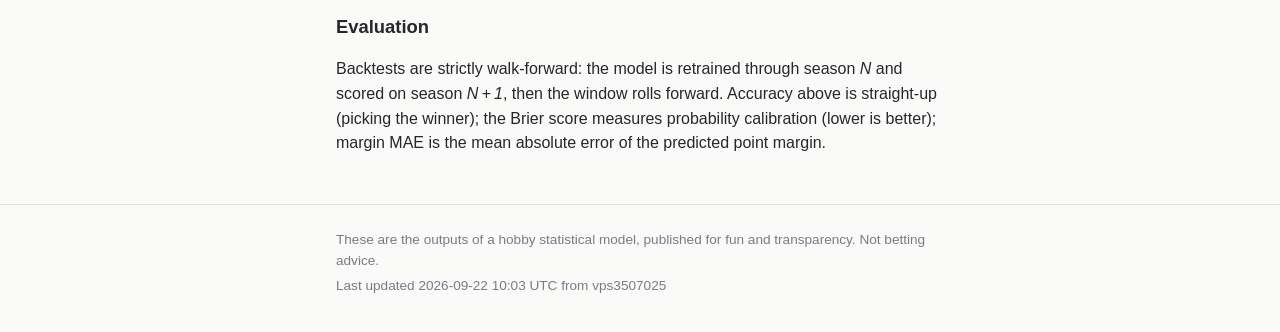
==== commit cb1e85da: "publish: 2026-09-22 10:03 UTC" ====
--- a/docs/methodology.html
+++ b/docs/methodology.html
@@ -172,7 +172,7 @@
 <footer class="site-footer">
   <div class="wrap">
     <p>These are the outputs of a hobby statistical model, published for fun and transparency. Not betting advice.</p>
-    <p class="updated">Last updated 2026-09-21 10:03 UTC from vps3507025</p>
+    <p class="updated">Last updated 2026-09-22 10:03 UTC from vps3507025</p>
   </div>
 </footer>
 </body>
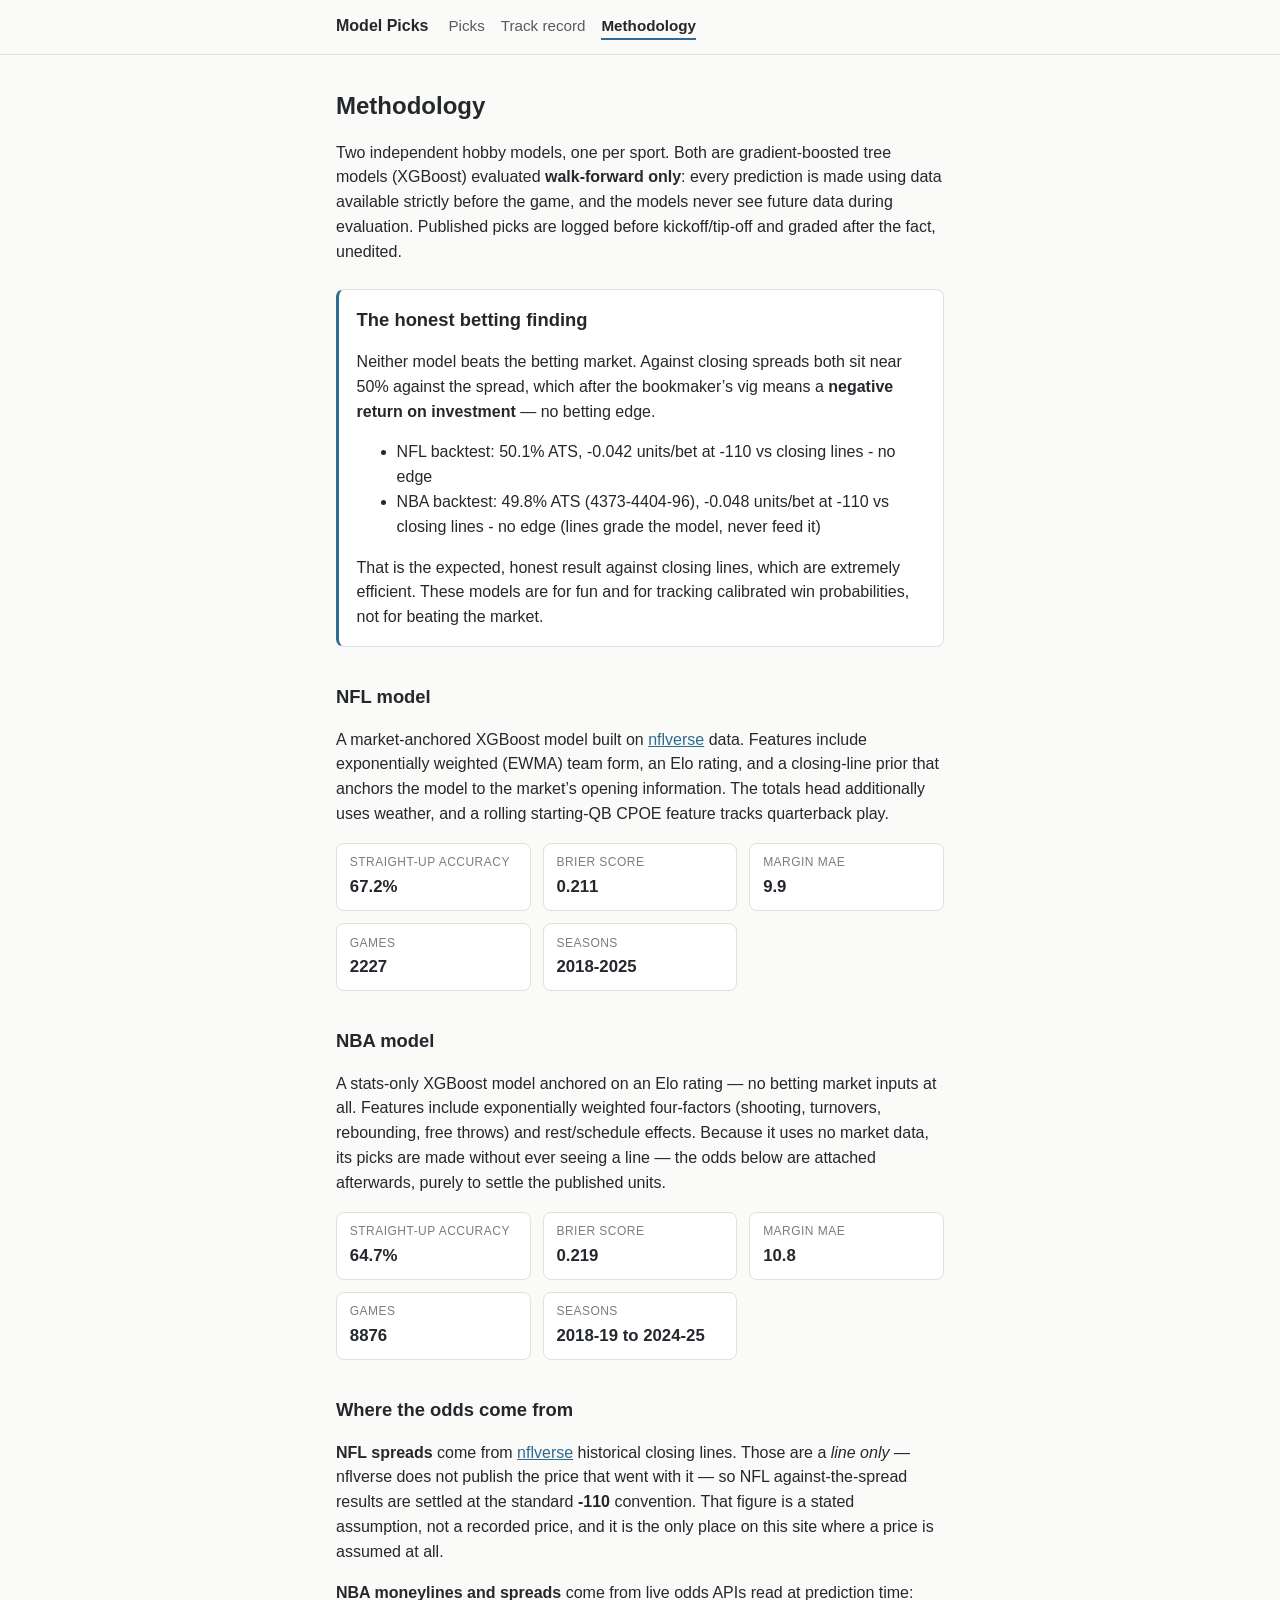
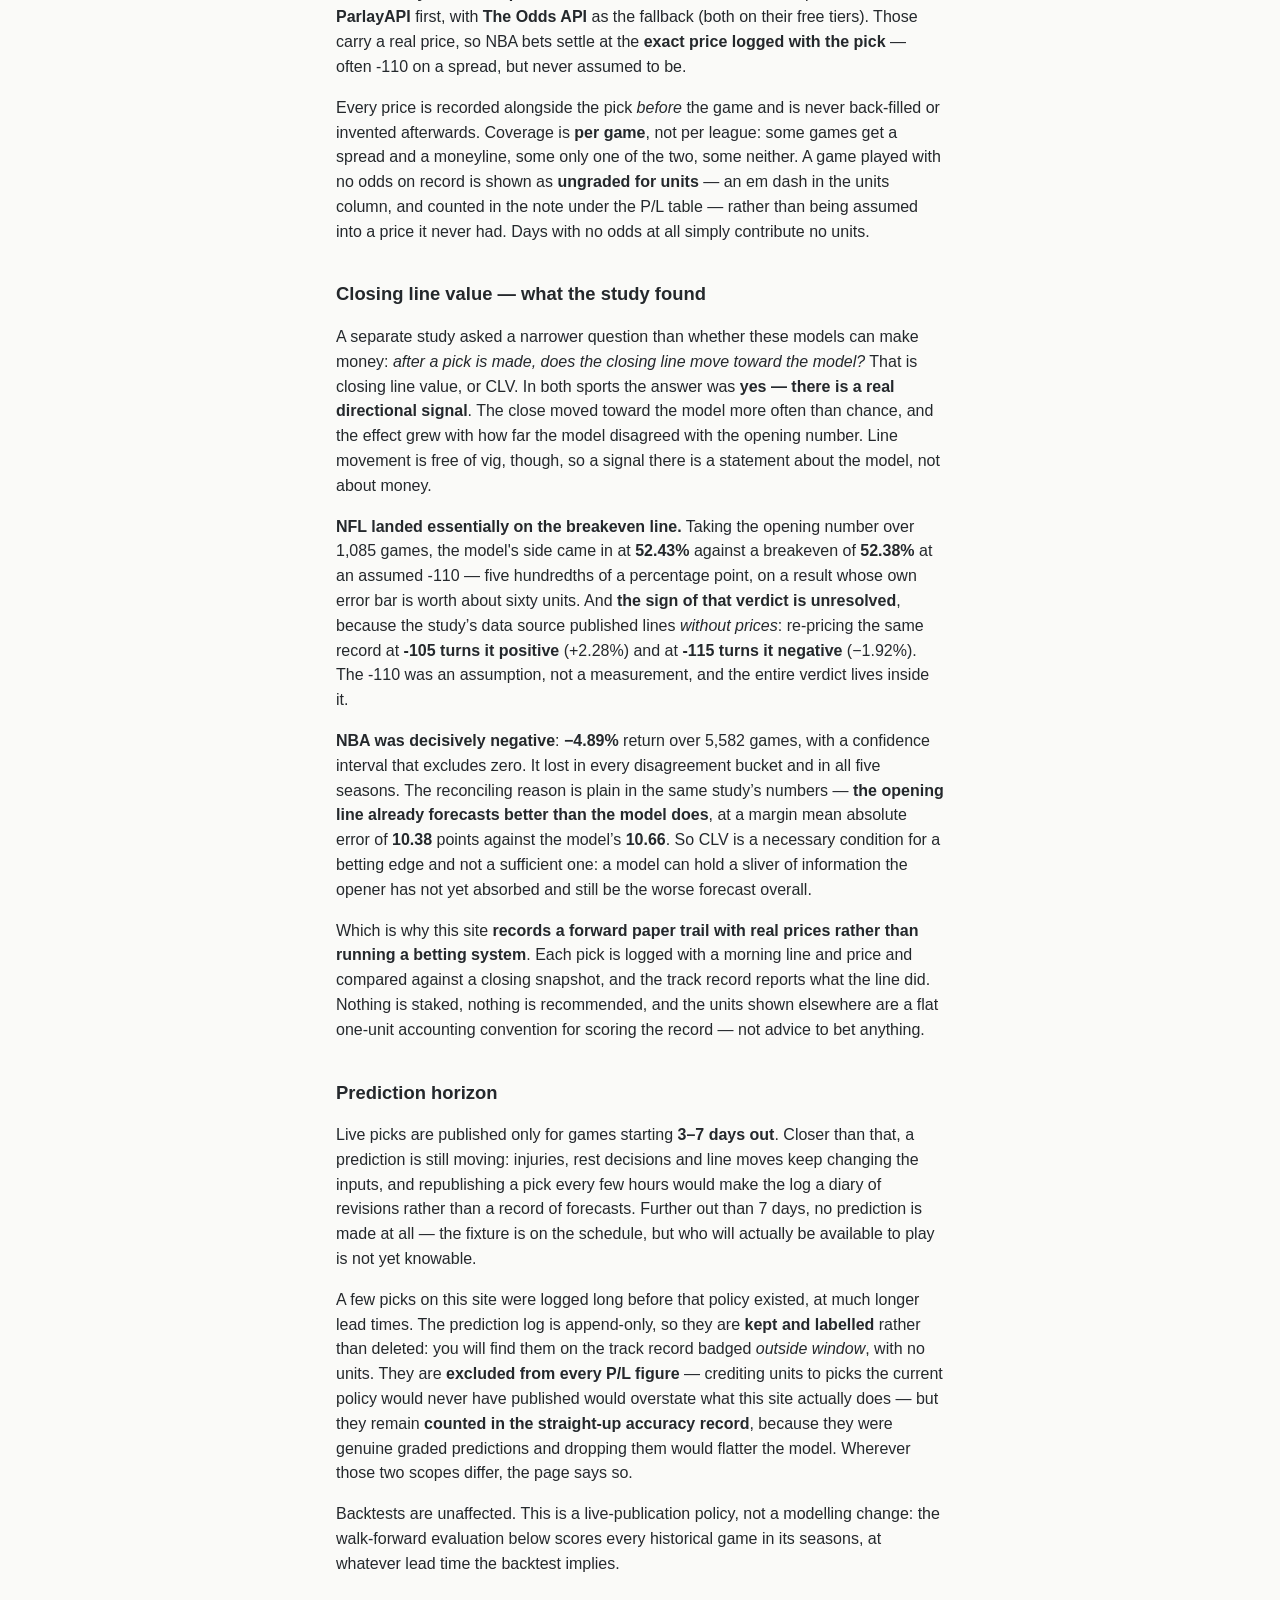
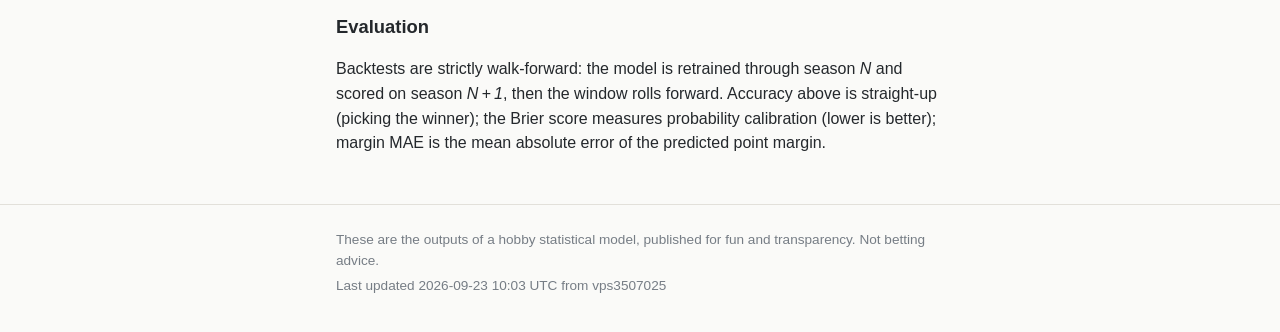
==== commit 9a0841b1: "publish: 2026-09-23 10:03 UTC" ====
--- a/docs/methodology.html
+++ b/docs/methodology.html
@@ -172,7 +172,7 @@
 <footer class="site-footer">
   <div class="wrap">
     <p>These are the outputs of a hobby statistical model, published for fun and transparency. Not betting advice.</p>
-    <p class="updated">Last updated 2026-09-22 10:03 UTC from vps3507025</p>
+    <p class="updated">Last updated 2026-09-23 10:03 UTC from vps3507025</p>
   </div>
 </footer>
 </body>
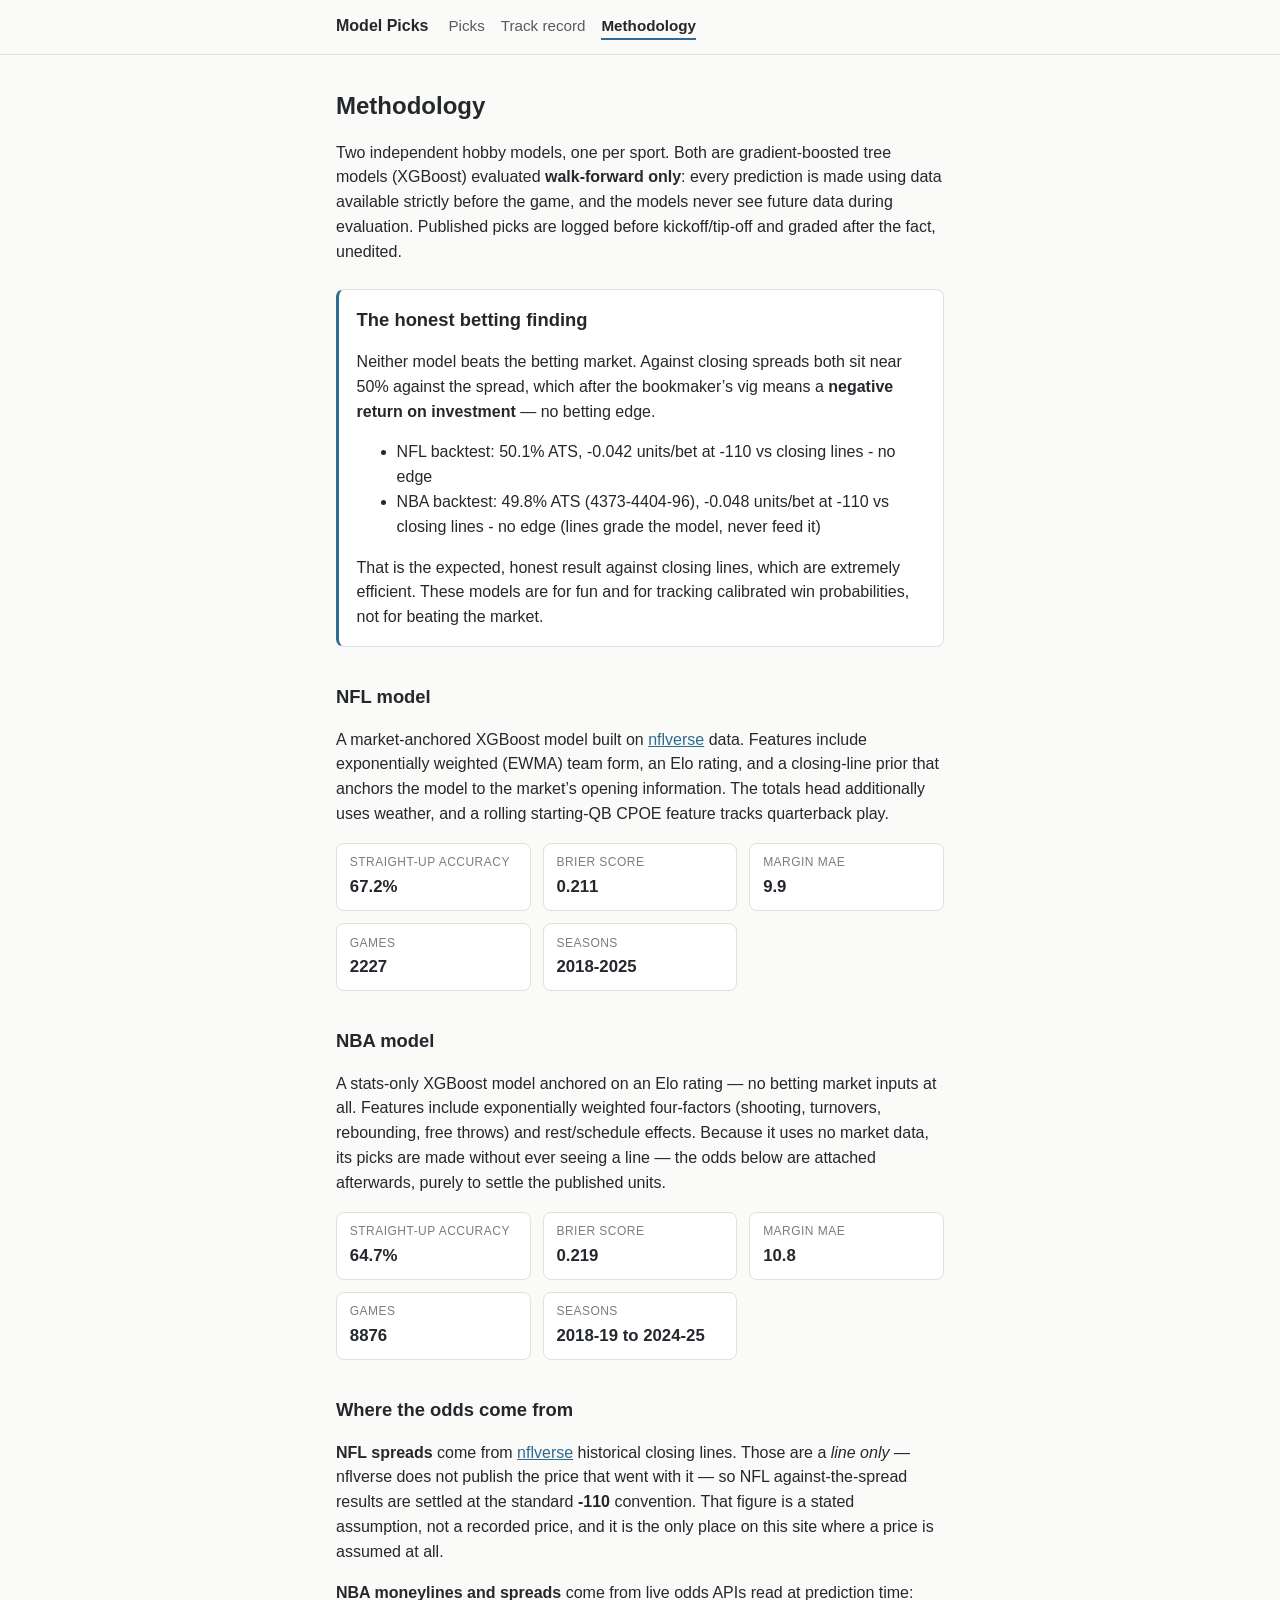
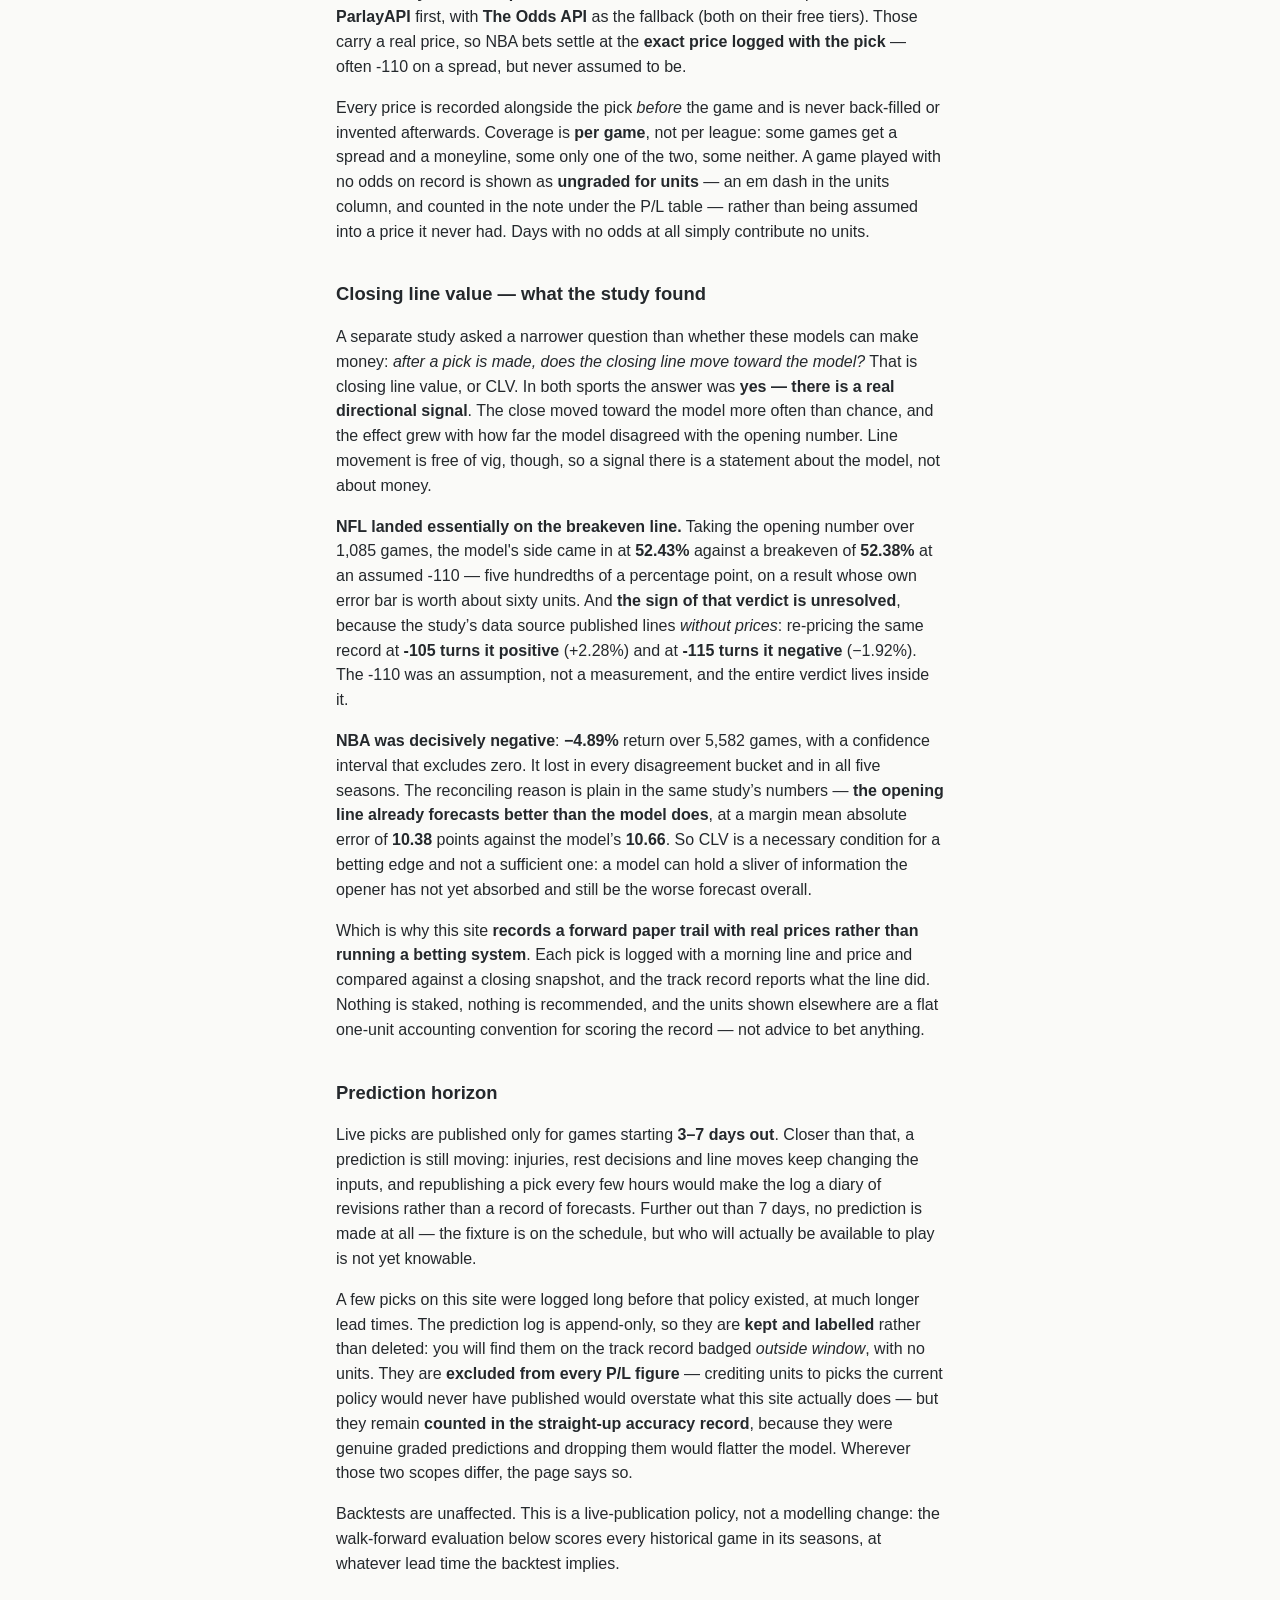
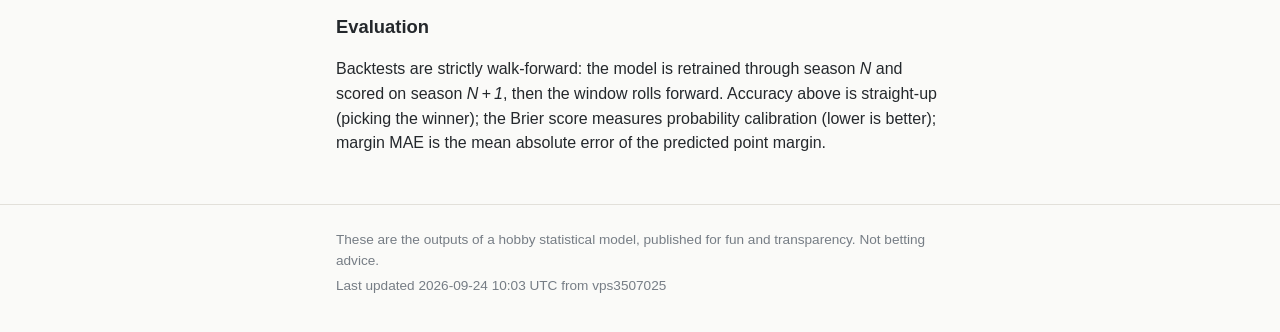
==== commit 18da83c7: "publish: 2026-09-24 10:03 UTC" ====
--- a/docs/methodology.html
+++ b/docs/methodology.html
@@ -172,7 +172,7 @@
 <footer class="site-footer">
   <div class="wrap">
     <p>These are the outputs of a hobby statistical model, published for fun and transparency. Not betting advice.</p>
-    <p class="updated">Last updated 2026-09-23 10:03 UTC from vps3507025</p>
+    <p class="updated">Last updated 2026-09-24 10:03 UTC from vps3507025</p>
   </div>
 </footer>
 </body>
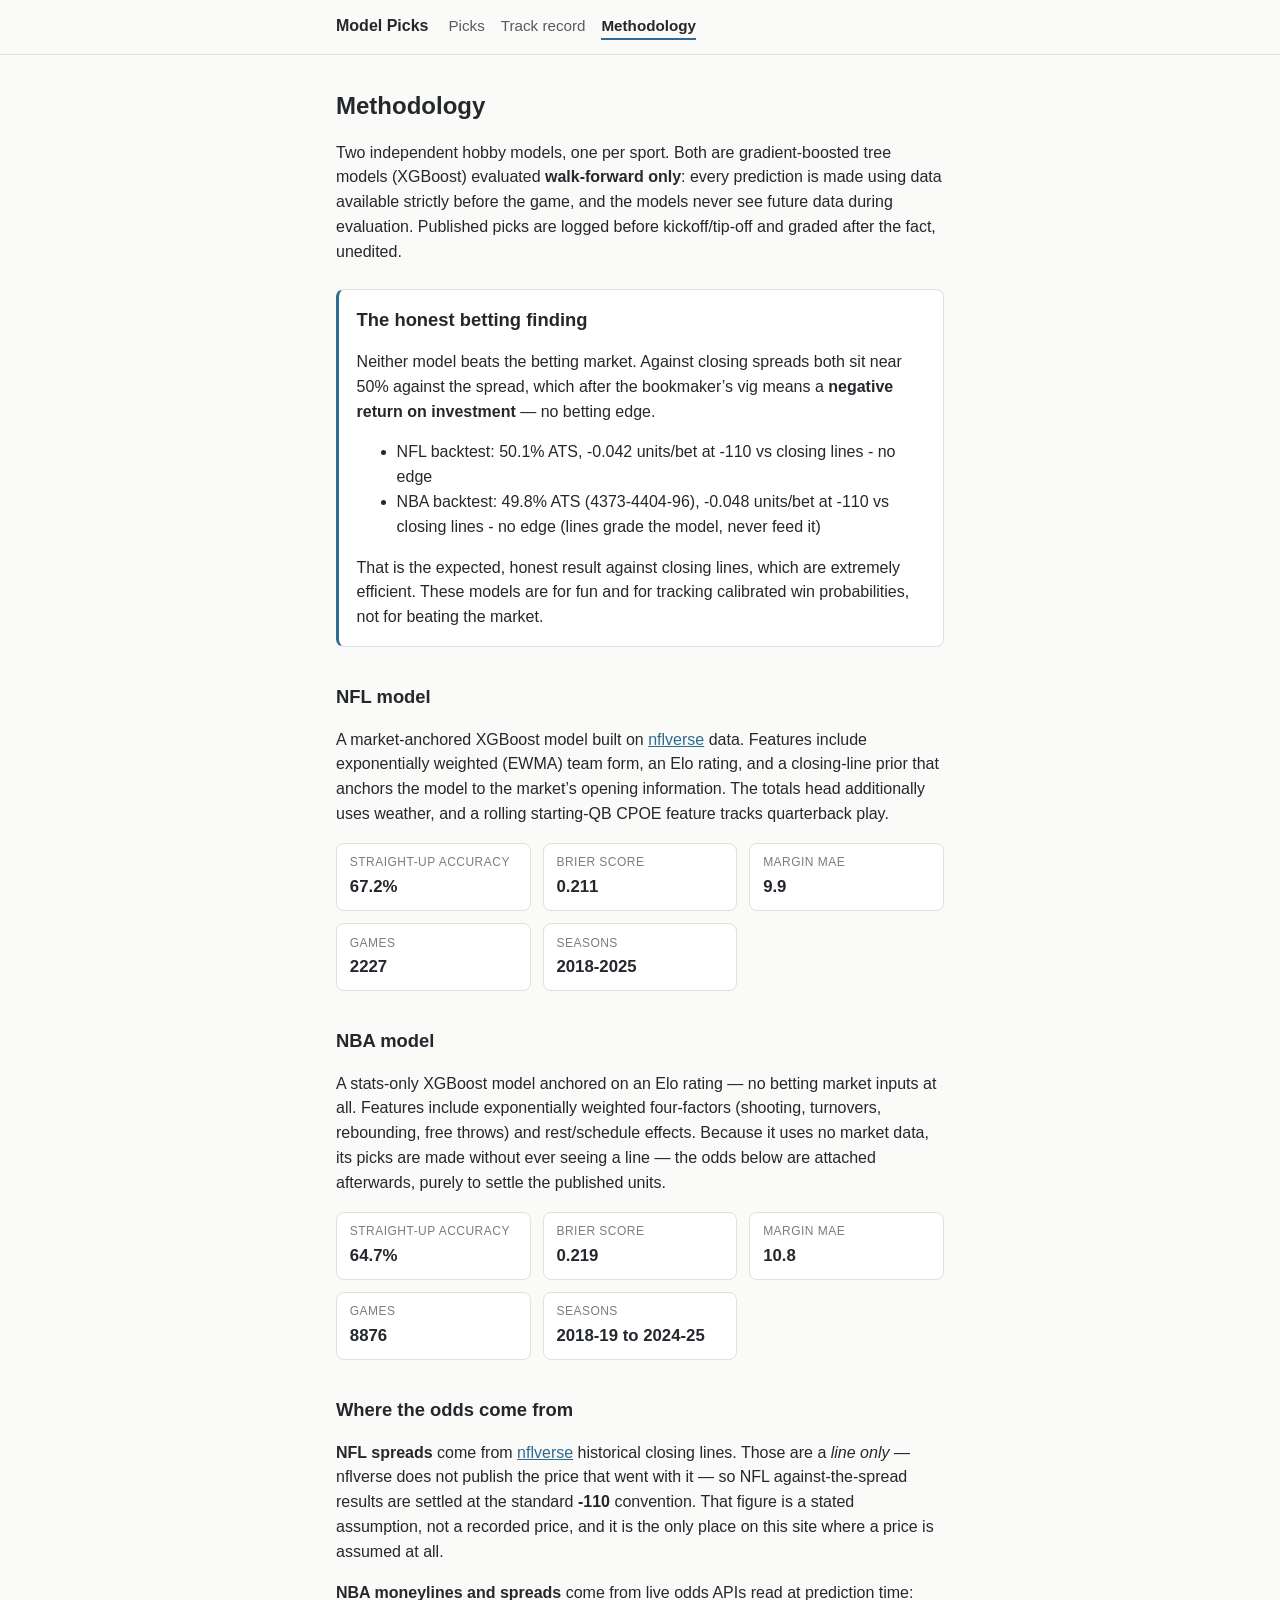
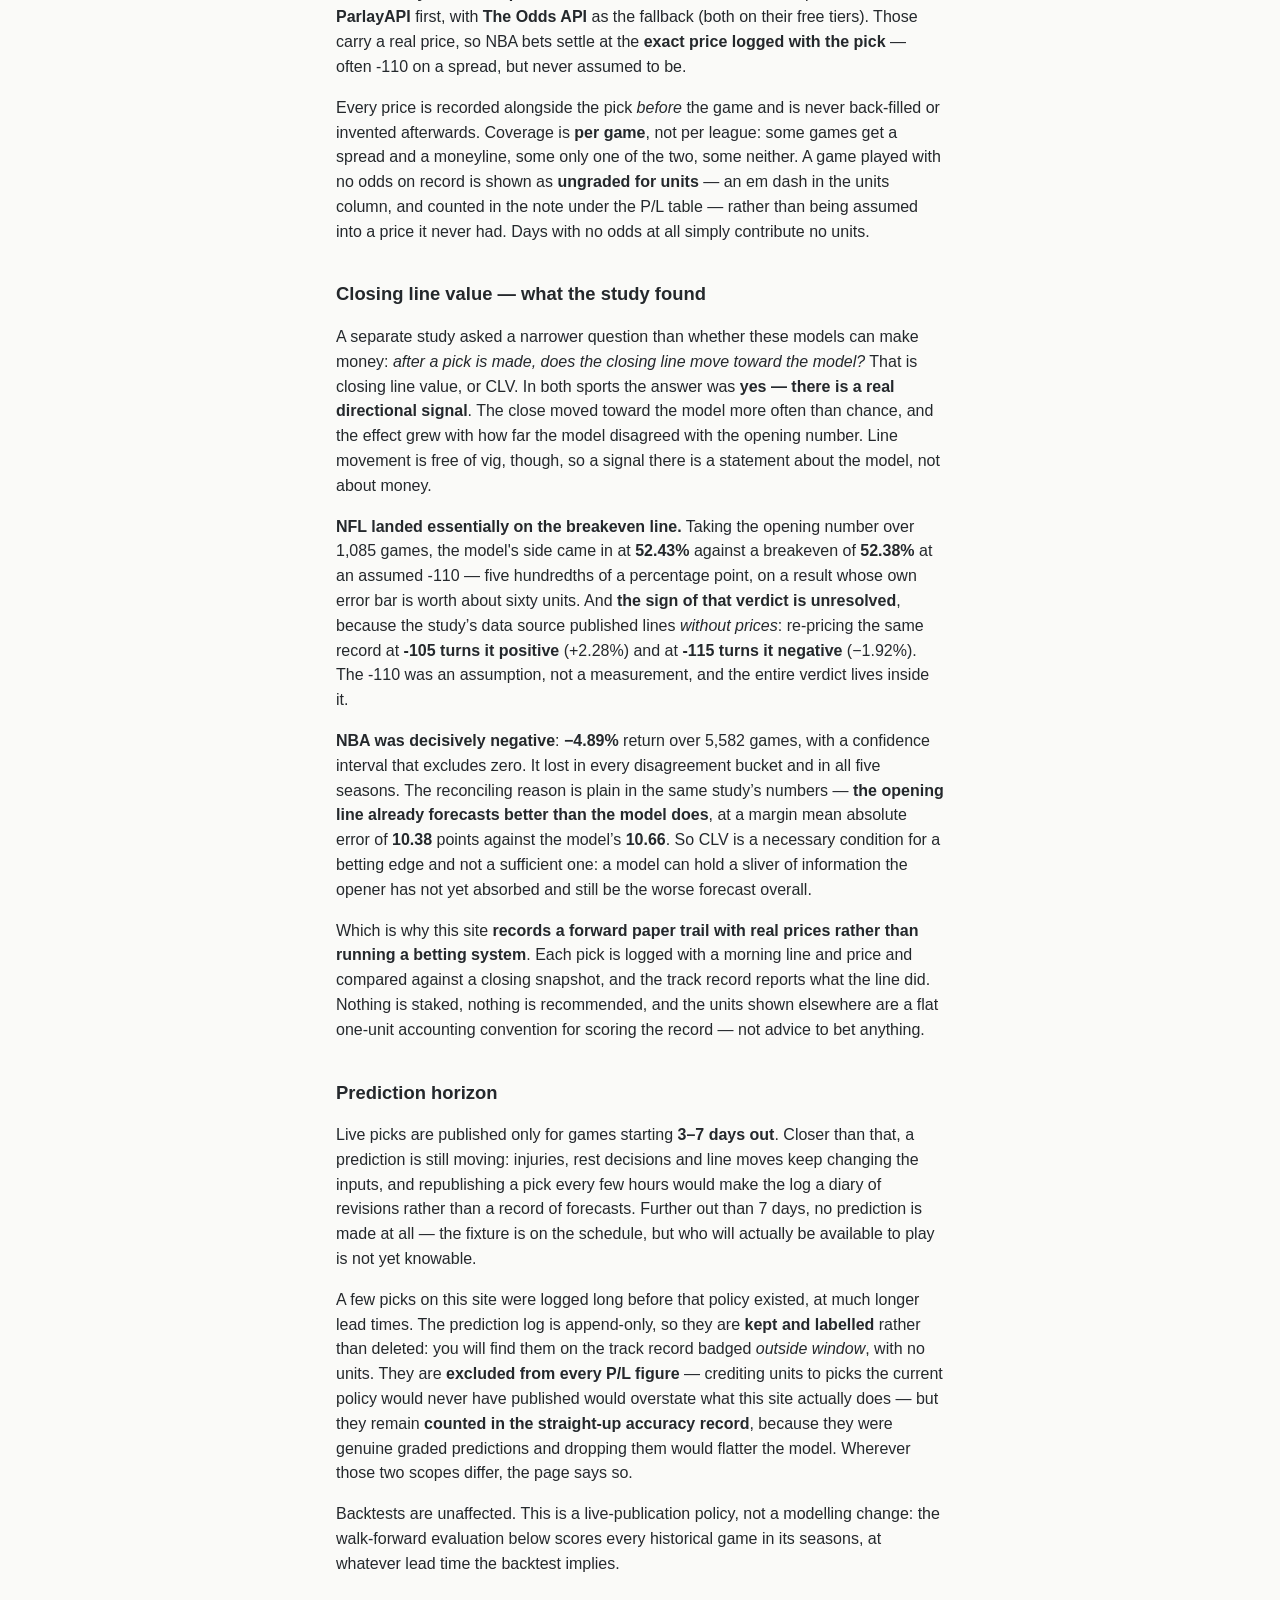
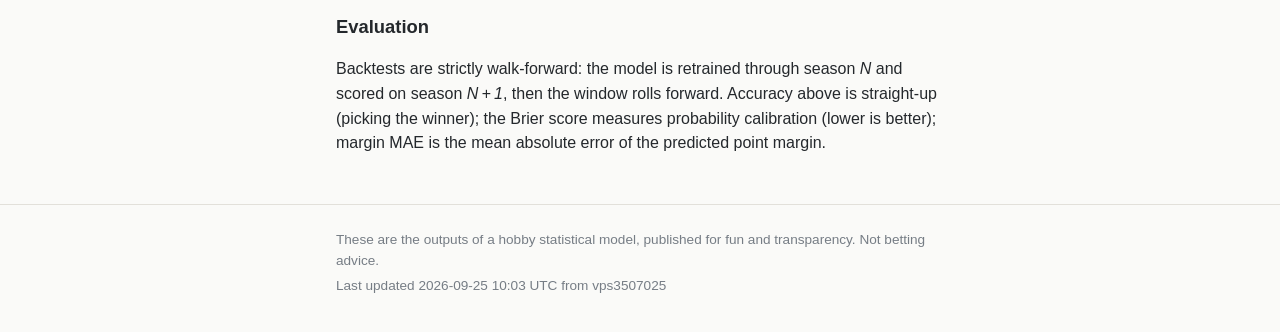
==== commit 2010e523: "publish: 2026-09-25 10:03 UTC" ====
--- a/docs/methodology.html
+++ b/docs/methodology.html
@@ -172,7 +172,7 @@
 <footer class="site-footer">
   <div class="wrap">
     <p>These are the outputs of a hobby statistical model, published for fun and transparency. Not betting advice.</p>
-    <p class="updated">Last updated 2026-09-24 10:03 UTC from vps3507025</p>
+    <p class="updated">Last updated 2026-09-25 10:03 UTC from vps3507025</p>
   </div>
 </footer>
 </body>
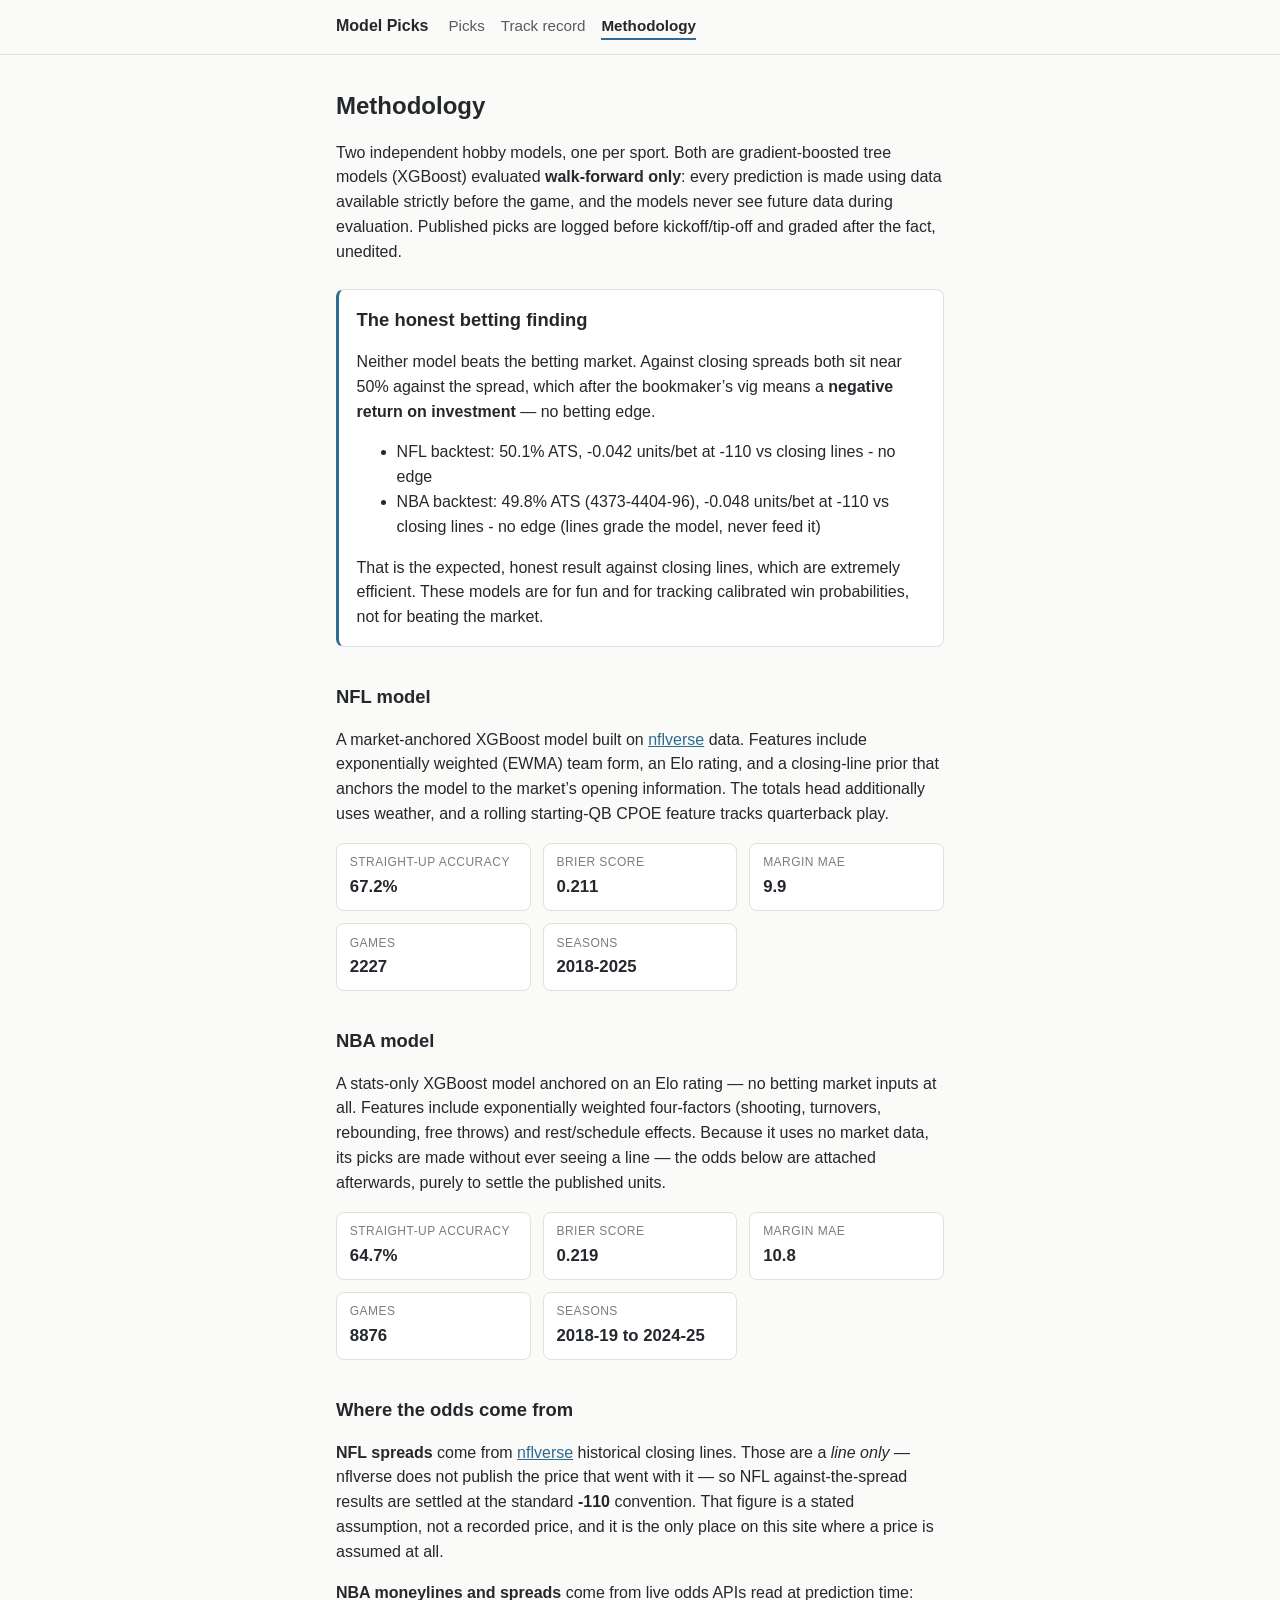
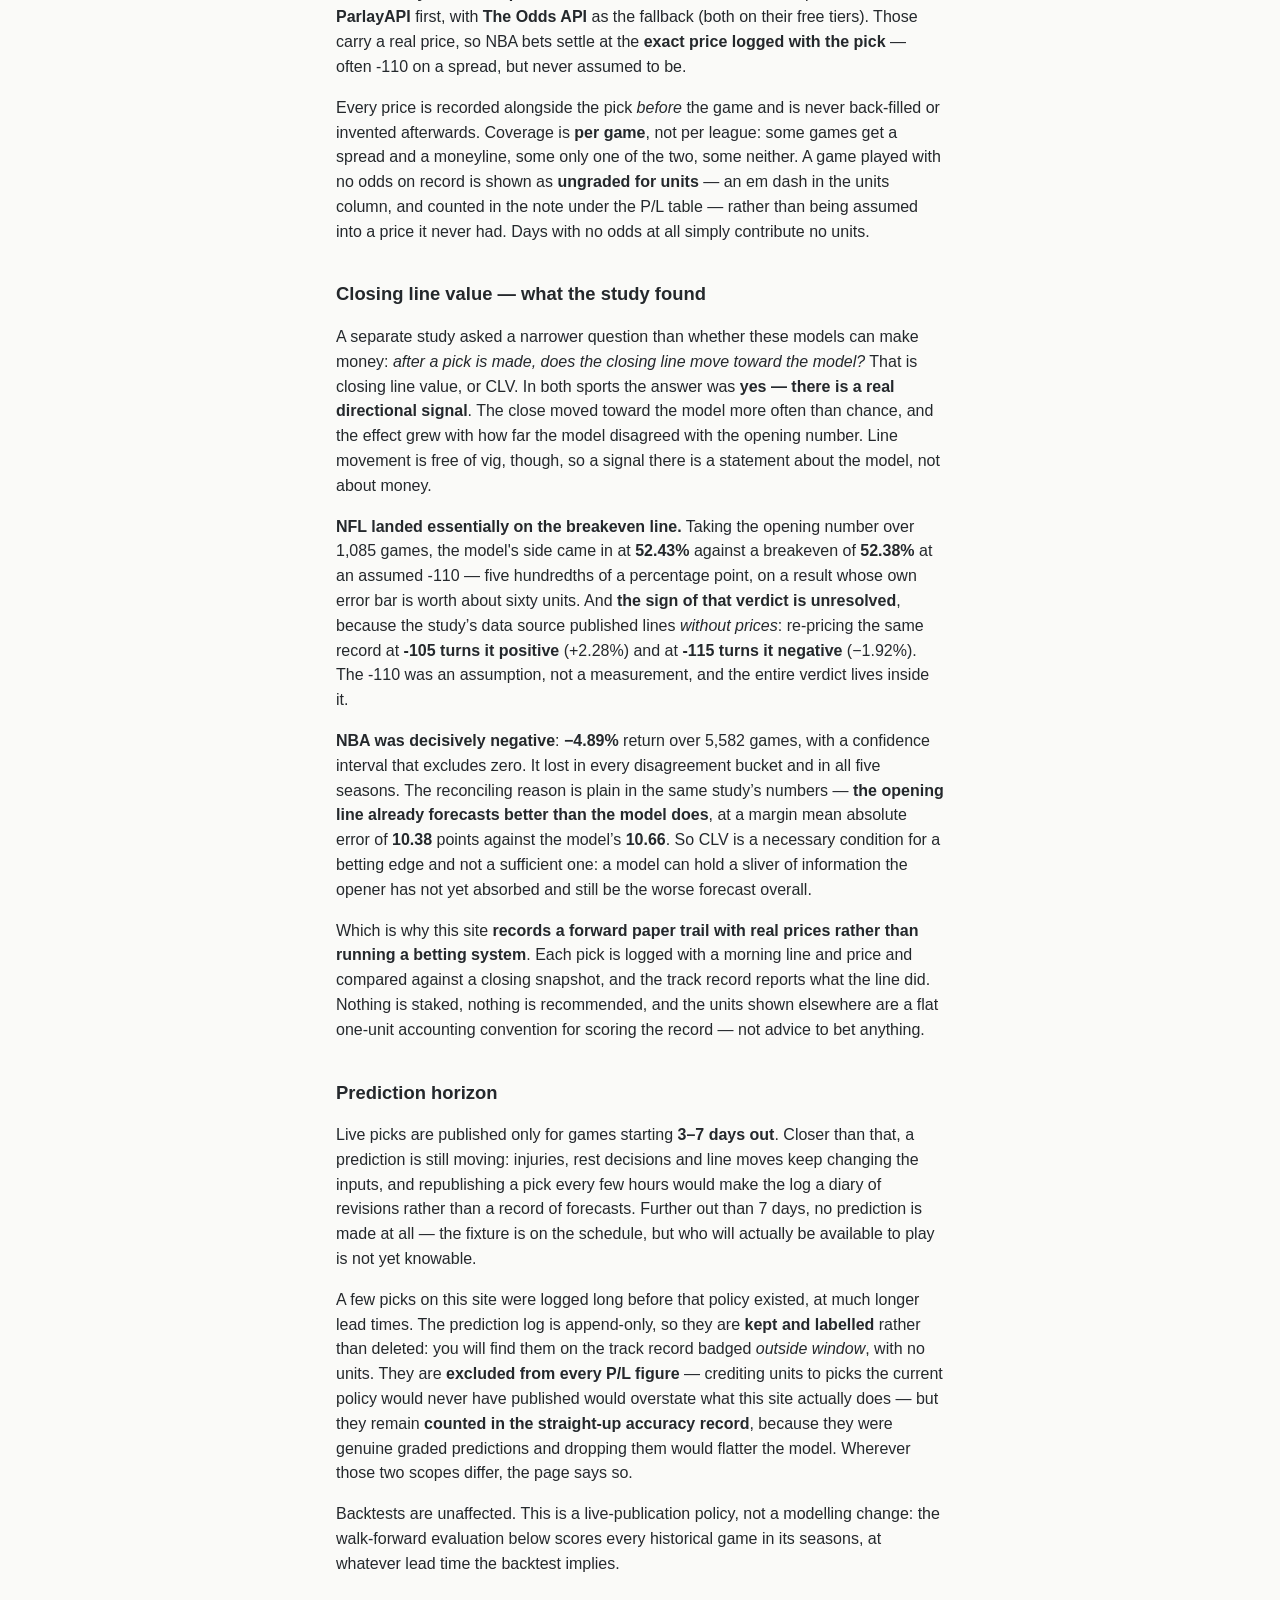
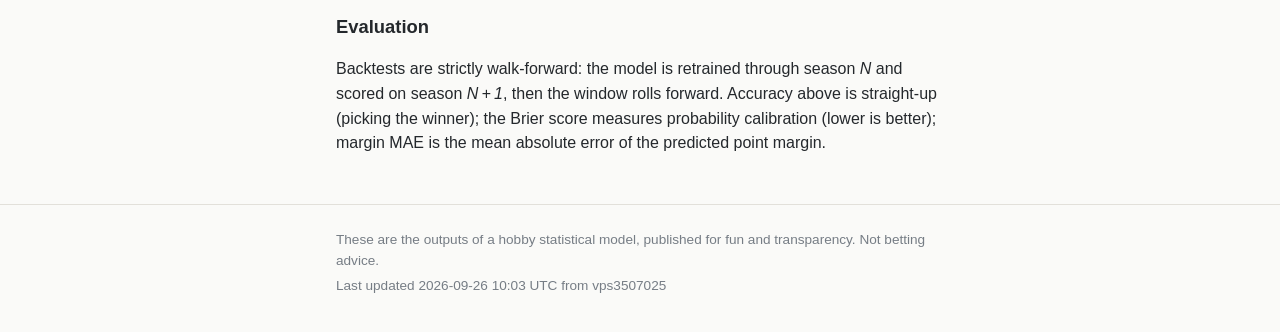
==== commit deca2920: "publish: 2026-09-26 10:03 UTC" ====
--- a/docs/methodology.html
+++ b/docs/methodology.html
@@ -172,7 +172,7 @@
 <footer class="site-footer">
   <div class="wrap">
     <p>These are the outputs of a hobby statistical model, published for fun and transparency. Not betting advice.</p>
-    <p class="updated">Last updated 2026-09-25 10:03 UTC from vps3507025</p>
+    <p class="updated">Last updated 2026-09-26 10:03 UTC from vps3507025</p>
   </div>
 </footer>
 </body>
